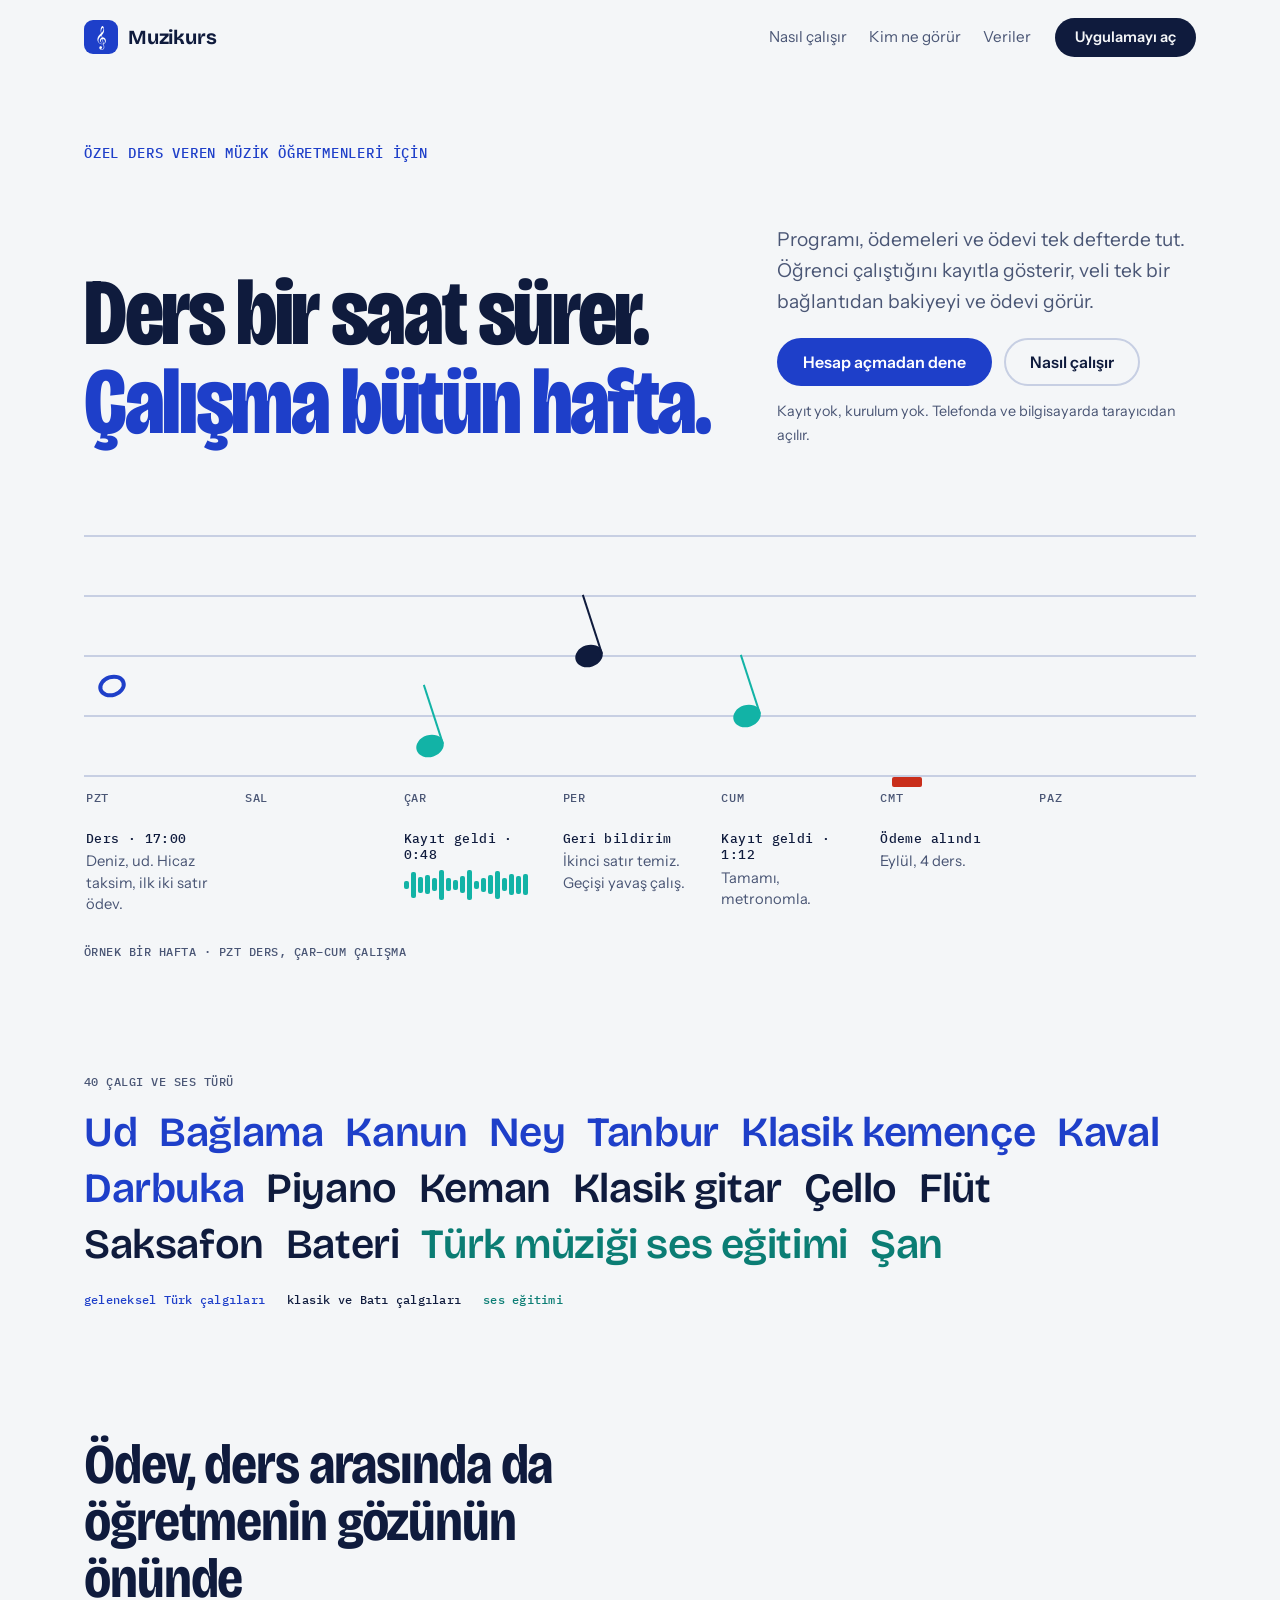
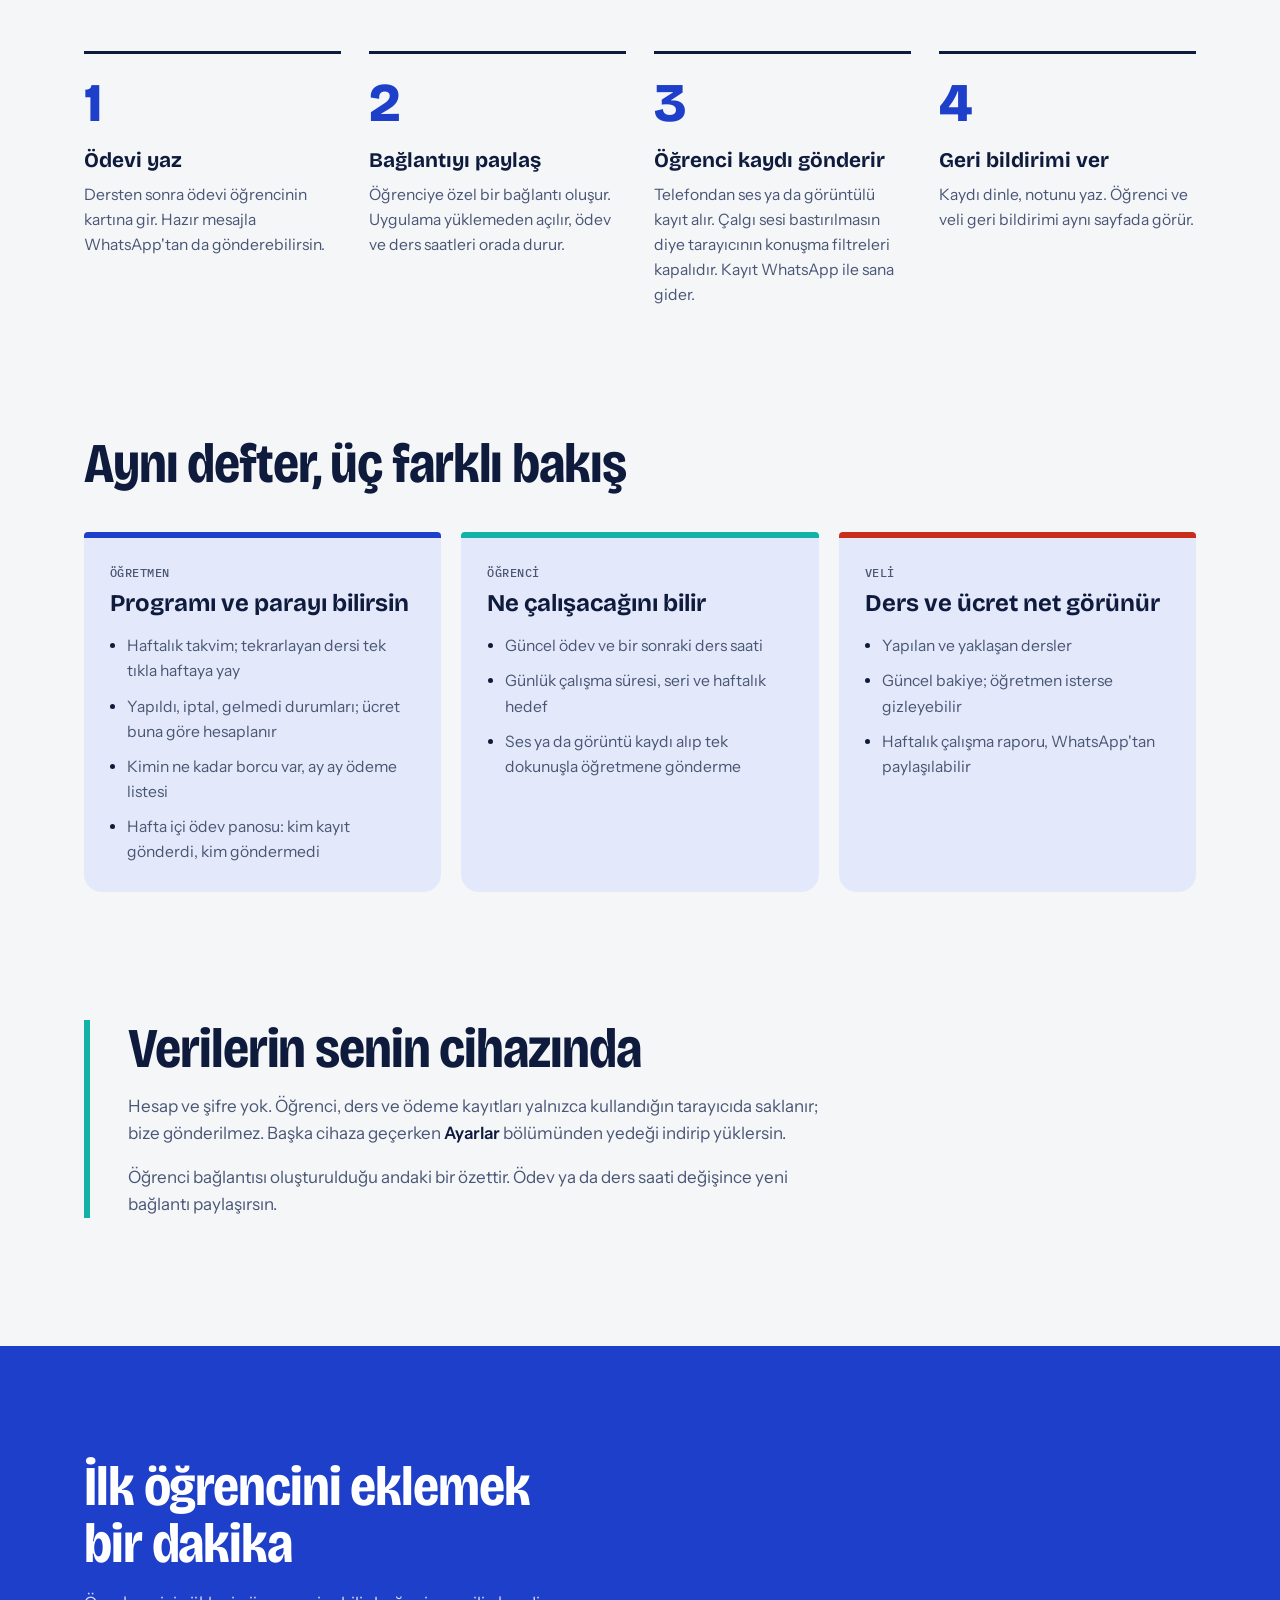
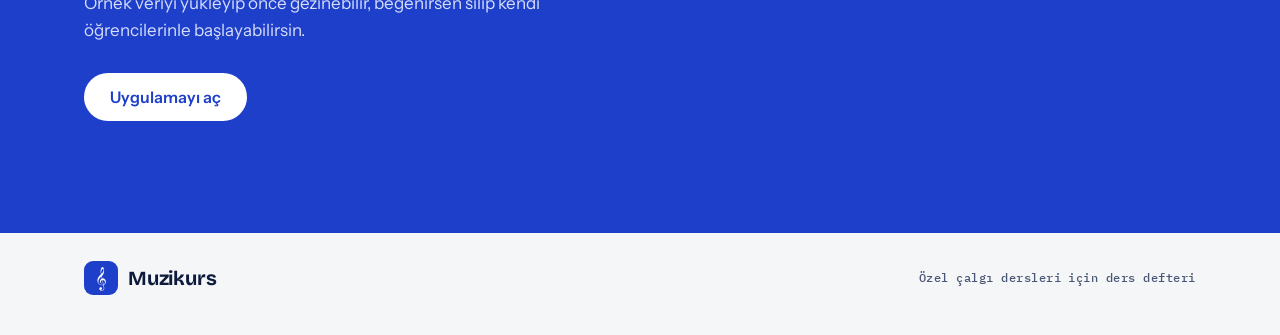
==== index.html @ f7219de4 "Tanıtım sayfasında hedef kitle ifadesini güncelle Co-Authored-By: Claude Sonnet 5.5 <noreply@anthrop" ====
<!doctype html>
<html lang="tr">
<head>
  <meta charset="utf-8" />
  <meta name="viewport" content="width=device-width, initial-scale=1" />
  <title>Muzikurs — özel ders veren müzik öğretmenleri için ders defteri</title>
  <meta name="description" content="Ders programı, ödemeler ve haftalık ödev takibi tek yerde. Öğrenci çalışma kaydını gönderir, veli bakiyeyi görür. Ud, bağlama, keman, piyano ve 40 çalgı için." />
  <meta name="theme-color" content="#1E3FC9" />
  <link rel="icon" href="data:image/svg+xml,<svg xmlns='http://www.w3.org/2000/svg' viewBox='0 0 64 64'><rect width='64' height='64' rx='14' fill='%231E3FC9'/><text x='32' y='46' font-size='40' text-anchor='middle' fill='white'>𝄞</text></svg>" />
  <script>if (location.hash.startsWith('#/')) location.replace('app/' + location.hash);</script>
  <link rel="preconnect" href="https://fonts.googleapis.com" />
  <link rel="preconnect" href="https://fonts.gstatic.com" crossorigin />
  <link href="https://fonts.googleapis.com/css2?family=Bricolage+Grotesque:opsz,wdth,wght@12..96,75..100,500..800&family=Instrument+Sans:wght@400;500;600&family=IBM+Plex+Mono:wght@400;500&display=swap" rel="stylesheet" />
  <link rel="stylesheet" href="landing/landing.css" />
</head>
<body>
  <header class="top">
    <a class="logo" href="./" aria-label="Muzikurs ana sayfa"><span class="logo-mark" aria-hidden="true">𝄞</span>Muzikurs</a>
    <nav class="top-nav" aria-label="Sayfa bölümleri">
      <a href="#nasil">Nasıl çalışır</a>
      <a href="#kim-ne-gorur">Kim ne görür</a>
      <a href="#sinirlar">Veriler</a>
    </nav>
    <a class="btn btn-small" href="app/">Uygulamayı aç</a>
  </header>

  <main>
    <!-- Hero: haftanın portesi -->
    <section class="hero">
      <div class="hero-copy">
        <p class="eyebrow">Özel ders veren müzik öğretmenleri için</p>
        <h1>Ders bir saat sürer. <em>Çalışma bütün hafta.</em></h1>
        <div class="hero-side">
        <p class="lead">Programı, ödemeleri ve ödevi tek defterde tut. Öğrenci çalıştığını kayıtla gösterir, veli tek bir bağlantıdan bakiyeyi ve ödevi görür.</p>
        <div class="cta-row">
          <a class="btn btn-primary" href="app/">Hesap açmadan dene</a>
          <a class="btn btn-ghost" href="#nasil">Nasıl çalışır</a>
        </div>
        <p class="fine">Kayıt yok, kurulum yok. Telefonda ve bilgisayarda tarayıcıdan açılır.</p>
        </div>
      </div>

      <figure class="week" aria-label="Bir haftanın akışı: pazartesi ders, çarşamba öğrenci kaydı, perşembe geri bildirim, cuma ikinci kayıt, cumartesi ödeme">
        <ol class="staff">
          <li class="ev ev-lesson" data-day="Pzt" style="--day:1; --step:0; --lift:3">
            <span class="note note-whole" aria-hidden="true"></span>
            <span class="ev-text"><b>Ders · 17:00</b>Deniz, ud. Hicaz taksim, ilk iki satır ödev.</span>
          </li>
          <li class="ev ev-rec" data-day="Çar" style="--day:3; --step:1; --lift:1">
            <span class="note" aria-hidden="true"></span>
            <span class="ev-text"><b>Kayıt geldi · 0:48</b>
              <span class="wave" aria-hidden="true"><i></i><i></i><i></i><i></i><i></i><i></i><i></i><i></i><i></i><i></i><i></i><i></i><i></i><i></i><i></i><i></i><i></i><i></i></span>
            </span>
          </li>
          <li class="ev ev-fb" data-day="Per" style="--day:4; --step:2; --lift:4">
            <span class="note" aria-hidden="true"></span>
            <span class="ev-text"><b>Geri bildirim</b>İkinci satır temiz. Geçişi yavaş çalış.</span>
          </li>
          <li class="ev ev-rec" data-day="Cum" style="--day:5; --step:3; --lift:2">
            <span class="note" aria-hidden="true"></span>
            <span class="ev-text"><b>Kayıt geldi · 1:12</b>Tamamı, metronomla.</span>
          </li>
          <li class="ev ev-pay" data-day="Cmt" style="--day:6; --step:4; --lift:0">
            <span class="note note-rest" aria-hidden="true"></span>
            <span class="ev-text"><b>Ödeme alındı</b>Eylül, 4 ders.</span>
          </li>
        </ol>
        <div class="days" aria-hidden="true">
          <span>Pzt</span><span>Sal</span><span>Çar</span><span>Per</span><span>Cum</span><span>Cmt</span><span>Paz</span>
        </div>
        <figcaption class="mono">Örnek bir hafta · Pzt ders, Çar–Cum çalışma</figcaption>
      </figure>
    </section>

    <!-- Çalgılar -->
    <section class="instruments" aria-label="Desteklenen çalgılar">
      <p class="mono">40 çalgı ve ses türü</p>
      <p class="inst-line">
        <span class="trad">Ud</span> <span class="trad">Bağlama</span> <span class="trad">Kanun</span> <span class="trad">Ney</span> <span class="trad">Tanbur</span> <span class="trad">Klasik kemençe</span> <span class="trad">Kaval</span> <span class="trad">Darbuka</span>
        <span>Piyano</span> <span>Keman</span> <span>Klasik gitar</span> <span>Çello</span> <span>Flüt</span> <span>Saksafon</span> <span>Bateri</span>
        <span class="voice">Türk müziği ses eğitimi</span> <span class="voice">Şan</span>
      </p>
      <p class="legend mono"><span class="trad">geleneksel Türk çalgıları</span><span>klasik ve Batı çalgıları</span><span class="voice">ses eğitimi</span></p>
    </section>

    <!-- Akış: gerçek bir sıra -->
    <section id="nasil" class="flow">
      <h2>Ödev, ders arasında da öğretmenin gözünün önünde</h2>
      <ol class="steps">
        <li>
          <h3>Ödevi yaz</h3>
          <p>Dersten sonra ödevi öğrencinin kartına gir. Hazır mesajla WhatsApp'tan da gönderebilirsin.</p>
        </li>
        <li>
          <h3>Bağlantıyı paylaş</h3>
          <p>Öğrenciye özel bir bağlantı oluşur. Uygulama yüklemeden açılır, ödev ve ders saatleri orada durur.</p>
        </li>
        <li>
          <h3>Öğrenci kaydı gönderir</h3>
          <p>Telefondan ses ya da görüntülü kayıt alır. Çalgı sesi bastırılmasın diye tarayıcının konuşma filtreleri kapalıdır. Kayıt WhatsApp ile sana gider.</p>
        </li>
        <li>
          <h3>Geri bildirimi ver</h3>
          <p>Kaydı dinle, notunu yaz. Öğrenci ve veli geri bildirimi aynı sayfada görür.</p>
        </li>
      </ol>
    </section>

    <!-- Kim ne görür -->
    <section id="kim-ne-gorur" class="roles">
      <h2>Aynı defter, üç farklı bakış</h2>
      <div class="role-grid">
        <article class="role role-teacher">
          <p class="mono">Öğretmen</p>
          <h3>Programı ve parayı bilirsin</h3>
          <ul>
            <li>Haftalık takvim; tekrarlayan dersi tek tıkla haftaya yay</li>
            <li>Yapıldı, iptal, gelmedi durumları; ücret buna göre hesaplanır</li>
            <li>Kimin ne kadar borcu var, ay ay ödeme listesi</li>
            <li>Hafta içi ödev panosu: kim kayıt gönderdi, kim göndermedi</li>
          </ul>
        </article>
        <article class="role role-student">
          <p class="mono">Öğrenci</p>
          <h3>Ne çalışacağını bilir</h3>
          <ul>
            <li>Güncel ödev ve bir sonraki ders saati</li>
            <li>Günlük çalışma süresi, seri ve haftalık hedef</li>
            <li>Ses ya da görüntü kaydı alıp tek dokunuşla öğretmene gönderme</li>
          </ul>
        </article>
        <article class="role role-parent">
          <p class="mono">Veli</p>
          <h3>Ders ve ücret net görünür</h3>
          <ul>
            <li>Yapılan ve yaklaşan dersler</li>
            <li>Güncel bakiye; öğretmen isterse gizleyebilir</li>
            <li>Haftalık çalışma raporu, WhatsApp'tan paylaşılabilir</li>
          </ul>
        </article>
      </div>
    </section>

    <!-- Dürüst sınırlar -->
    <section id="sinirlar" class="limits">
      <div class="limits-inner">
        <h2>Verilerin senin cihazında</h2>
        <p>Hesap ve şifre yok. Öğrenci, ders ve ödeme kayıtları yalnızca kullandığın tarayıcıda saklanır; bize gönderilmez. Başka cihaza geçerken <strong>Ayarlar</strong> bölümünden yedeği indirip yüklersin.</p>
        <p>Öğrenci bağlantısı oluşturulduğu andaki bir özettir. Ödev ya da ders saati değişince yeni bağlantı paylaşırsın.</p>
      </div>
    </section>

    <!-- Kapanış -->
    <section class="closing">
      <h2>İlk öğrencini eklemek bir dakika</h2>
      <p>Örnek veriyi yükleyip önce gezinebilir, beğenirsen silip kendi öğrencilerinle başlayabilirsin.</p>
      <div class="cta-row">
        <a class="btn btn-light" href="app/">Uygulamayı aç</a>
      </div>
    </section>
  </main>

  <footer class="foot">
    <a class="logo" href="./"><span class="logo-mark" aria-hidden="true">𝄞</span>Muzikurs</a>
    <p class="mono">Özel çalgı dersleri için ders defteri</p>
  </footer>

  <script src="landing/landing.js"></script>
</body>
</html>
---- landing/landing.css ----
/* Muzikurs tanıtım sayfası — yalnızca bu sayfanın stilleri */

:root {
  --paper: #f4f6f8;
  --ink: #0f1b3d;
  --muted: #4a5675;
  --cobalt: #1e3fc9;
  --tint: #e3e9fa;
  --teal: #12b3a6;
  --teal-ink: #0b7d74;
  --coral: #c92e1b;
  --line: #c7cfe3;
  --display: 'Bricolage Grotesque', 'Helvetica Neue', Arial, sans-serif;
  --body: 'Instrument Sans', system-ui, sans-serif;
  --mono: 'IBM Plex Mono', ui-monospace, monospace;
  --gutter: clamp(20px, 5vw, 64px);
  --max: 1240px;
}

@media (prefers-color-scheme: dark) {
  :root:not([data-theme='light']) {
    --paper: #0b1230;
    --ink: #eef1fb;
    --muted: #a6b0d0;
    --cobalt: #6f8cff;
    --tint: #15204a;
    --teal-ink: #4fd9cc;
    --coral: #ff7a69;
    --line: #2a376a;
  }
}

* { box-sizing: border-box; }
html { scroll-behavior: smooth; }
body {
  margin: 0;
  background: var(--paper);
  color: var(--ink);
  font: 400 1.0625rem/1.6 var(--body);
  -webkit-font-smoothing: antialiased;
}
h1, h2, h3, p { margin: 0; }
a { color: inherit; }
:focus-visible { outline: 3px solid var(--cobalt); outline-offset: 3px; border-radius: 4px; }

.mono { font: 500 0.78rem/1.4 var(--mono); letter-spacing: 0.04em; text-transform: uppercase; color: var(--muted); }

/* ---------- Üst çubuk ---------- */
.top {
  display: flex; align-items: center; gap: 24px;
  max-width: var(--max); margin: 0 auto; padding: 18px var(--gutter);
}
.logo {
  display: inline-flex; align-items: center; gap: 10px; text-decoration: none;
  font: 700 1.25rem/1 var(--display); letter-spacing: -0.01em;
}
.logo-mark {
  display: grid; place-items: center; width: 34px; height: 34px; border-radius: 9px;
  background: var(--cobalt); color: #fff; font-size: 1.25rem; font-weight: 400;
}
.top-nav { display: flex; gap: 22px; margin-left: auto; font-size: 0.95rem; }
.top-nav a { text-decoration: none; color: var(--muted); }
.top-nav a:hover { color: var(--ink); }

/* ---------- Düğmeler ---------- */
.btn {
  display: inline-block; padding: 14px 24px; border-radius: 999px;
  font: 600 1rem/1 var(--body); text-decoration: none;
  border: 2px solid transparent; transition: transform 0.15s, background 0.15s;
}
.btn:hover { transform: translateY(-2px); }
.btn-small { padding: 10px 18px; font-size: 0.92rem; background: var(--ink); color: var(--paper); }
.btn-primary { background: var(--cobalt); color: #fff; }
.btn-ghost { border-color: var(--line); }
.btn-ghost:hover { border-color: var(--ink); }
.btn-light { background: #fff; color: #1e3fc9; }
.cta-row { display: flex; flex-wrap: wrap; gap: 12px; }

/* ---------- Hero ---------- */
.hero { max-width: var(--max); margin: 0 auto; padding: clamp(28px, 6vw, 72px) var(--gutter) 0; }
.hero-copy { display: grid; grid-template-columns: minmax(0, 1.5fr) minmax(0, 1fr); gap: clamp(24px, 5vw, 72px); align-items: end; }
.eyebrow { grid-column: 1 / -1; font: 500 0.85rem/1 var(--mono); letter-spacing: 0.06em; text-transform: uppercase; color: var(--cobalt); }
.hero h1 {
  font: 800 clamp(2.75rem, 7.4vw, 6.4rem)/0.94 var(--display);
  font-stretch: 78%; letter-spacing: -0.025em;
}
.hero h1 em { font-style: normal; color: var(--cobalt); }
.lead { font-size: 1.2rem; color: var(--muted); max-width: 34ch; }
.hero-copy .cta-row { margin-top: 22px; }
.fine { margin-top: 14px; font-size: 0.9rem; color: var(--muted); }
.hero-side { align-self: end; }

/* Haftanın portesi: imza öğe */
.week { position: relative; margin: clamp(40px, 7vw, 88px) 0 0; }
.staff {
  --zone: 240px;
  list-style: none; margin: 0; padding: 0;
  display: grid; grid-template-columns: repeat(7, minmax(0, 1fr));
  background:
    repeating-linear-gradient(to bottom, var(--line) 0 2px, transparent 2px 60px) top left / 100% calc(var(--zone) + 2px) no-repeat;
}
.days {
  position: absolute; left: 0; right: 0; top: 256px;
  display: grid; grid-template-columns: repeat(7, minmax(0, 1fr));
  font: 500 0.78rem/1 var(--mono); letter-spacing: 0.06em; text-transform: uppercase; color: var(--muted);
}
.days span { padding-left: 2px; }
.ev { grid-row: 1; grid-column: var(--day); position: relative; padding: 296px 14px 0 2px; }
.note {
  position: absolute; left: 14px; bottom: calc(100% - var(--zone) + var(--lift) * 30px - 12px);
  width: 28px; height: 22px; border-radius: 50%; background: var(--cobalt); transform: rotate(-18deg);
}
.note::after { /* sap */
  content: ''; position: absolute; right: 0; bottom: 9px; width: 2.5px; height: 62px; background: inherit;
}
.note-whole { background: transparent; border: 4px solid var(--cobalt); }
.note-whole::after { display: none; }
.note-rest { /* sus işareti: ödeme */
  background: var(--coral); height: 10px; width: 30px; border-radius: 2px; transform: none;
}
.note-rest::after { display: none; }
.ev-rec .note { background: var(--teal); }
.ev-fb .note { background: var(--ink); }
.ev-text { display: block; font-size: 0.92rem; line-height: 1.45; color: var(--muted); }
.ev-text b { display: block; margin-bottom: 4px; font: 500 0.8rem/1.3 var(--mono); letter-spacing: 0.03em; color: var(--ink); }
.week figcaption { margin-top: 28px; }

.wave { display: flex; align-items: center; gap: 2px; height: 34px; margin-top: 4px; }
.wave i { flex: 1; max-width: 5px; height: var(--h, 40%); border-radius: 2px; background: var(--teal); transform-origin: center; }

/* Açılış sahnesi: notalar sırayla düşer */
@media (prefers-reduced-motion: no-preference) {
  .ev { animation: drop 0.6s cubic-bezier(0.2, 0.7, 0.2, 1) backwards; animation-delay: calc(0.35s + var(--step) * 0.18s); }
  .wave i { animation: bar 0.5s ease-out backwards; animation-delay: calc(0.9s + var(--i, 0) * 25ms); }
}
@keyframes drop { from { opacity: 0; transform: translateY(-14px); } }
@keyframes bar { from { transform: scaleY(0.1); } }

/* ---------- Çalgılar ---------- */
.instruments { max-width: var(--max); margin: 0 auto; padding: clamp(56px, 9vw, 112px) var(--gutter) 0; }
.inst-line { margin-top: 14px; font: 600 clamp(1.5rem, 3.4vw, 2.6rem)/1.35 var(--display); letter-spacing: -0.01em; }
.inst-line span { margin-right: 0.5ch; white-space: nowrap; }
.trad { color: var(--cobalt); }
.voice { color: var(--teal-ink); }
.legend { display: flex; flex-wrap: wrap; gap: 8px 22px; margin-top: 18px; text-transform: none; letter-spacing: 0.02em; }
.legend span { color: var(--ink); }
.legend .trad { color: var(--cobalt); }
.legend .voice { color: var(--teal-ink); }

/* ---------- Akış ---------- */
.flow, .roles, .limits { max-width: var(--max); margin: 0 auto; padding: clamp(64px, 10vw, 128px) var(--gutter) 0; }
h2 { font: 700 clamp(2rem, 4.6vw, 3.5rem)/1.02 var(--display); font-stretch: 85%; letter-spacing: -0.02em; max-width: 20ch; }
.steps { list-style: none; counter-reset: step; margin: 44px 0 0; padding: 0; display: grid; grid-template-columns: repeat(4, minmax(0, 1fr)); gap: 0 28px; }
.steps li { counter-increment: step; padding-top: 22px; border-top: 3px solid var(--ink); }
.steps li::before {
  content: counter(step); display: block; margin-bottom: 18px;
  font: 800 3.4rem/1 var(--display); color: var(--cobalt);
}
.steps h3 { font: 700 1.3rem/1.2 var(--display); margin-bottom: 8px; }
.steps p { color: var(--muted); font-size: 0.98rem; }

/* ---------- Roller ---------- */
.role-grid { display: grid; grid-template-columns: repeat(3, minmax(0, 1fr)); gap: 20px; margin-top: 40px; }
.role { padding: 26px 26px 28px; background: var(--tint); border-top: 6px solid var(--cobalt); border-radius: 4px 4px 18px 18px; }
.role-student { border-top-color: var(--teal); }
.role-parent { border-top-color: var(--coral); }
.role h3 { font: 700 1.5rem/1.15 var(--display); margin: 8px 0 16px; }
.role ul { margin: 0; padding-left: 1.1em; display: grid; gap: 10px; color: var(--muted); font-size: 0.98rem; }
.role li::marker { color: var(--ink); }

/* ---------- Sınırlar ---------- */
.limits-inner { padding-left: clamp(20px, 3vw, 40px); border-left: 6px solid var(--teal); display: grid; gap: 16px; max-width: 760px; }
.limits-inner p { color: var(--muted); }
.limits-inner strong { color: var(--ink); font-weight: 600; }

/* ---------- Kapanış ve alt bilgi ---------- */
.closing {
  margin: clamp(64px, 10vw, 128px) 0 0;
  padding: clamp(56px, 9vw, 112px) max(var(--gutter), calc((100% - var(--max)) / 2 + var(--gutter)));
  background: #1e3fc9; color: #fff; display: grid; gap: 18px; justify-items: start;
}
.closing h2 { max-width: 16ch; }
.closing p { max-width: 46ch; color: #d6defa; }
.closing .cta-row { margin-top: 10px; }
.foot { display: flex; flex-wrap: wrap; align-items: center; justify-content: space-between; gap: 12px; max-width: var(--max); margin: 0 auto; padding: 28px var(--gutter) 40px; }
.foot .mono { text-transform: none; }

/* ---------- Dar ekran ---------- */
@media (max-width: 960px) {
  .hero-copy { grid-template-columns: 1fr; align-items: start; }
  .steps { grid-template-columns: repeat(2, minmax(0, 1fr)); gap: 36px 28px; }
  .role-grid { grid-template-columns: 1fr; }
}
@media (max-width: 820px) {
  .top-nav { display: none; }
  .top .btn { margin-left: auto; }
  /* Porte dikey bir zaman çizelgesine dönüşür */
  .staff { display: block; background: none; border-left: 2px solid var(--line); margin-left: 12px; }
  .days { display: none; }
  .ev { padding: 0 0 26px 34px; }
  .ev::before { content: attr(data-day); display: block; margin-bottom: 6px; font: 500 0.78rem/1 var(--mono); letter-spacing: 0.06em; text-transform: uppercase; color: var(--muted); }
  .note, .note-whole, .note-rest { left: -9px; top: 2px; bottom: auto; width: 16px; height: 16px; border-radius: 50%; transform: none; border-width: 3px; }
  .note::after { display: none; }
  .note-rest { height: 16px; width: 16px; border-radius: 4px; }
}
@media (max-width: 560px) {
  .steps { grid-template-columns: 1fr; }
}
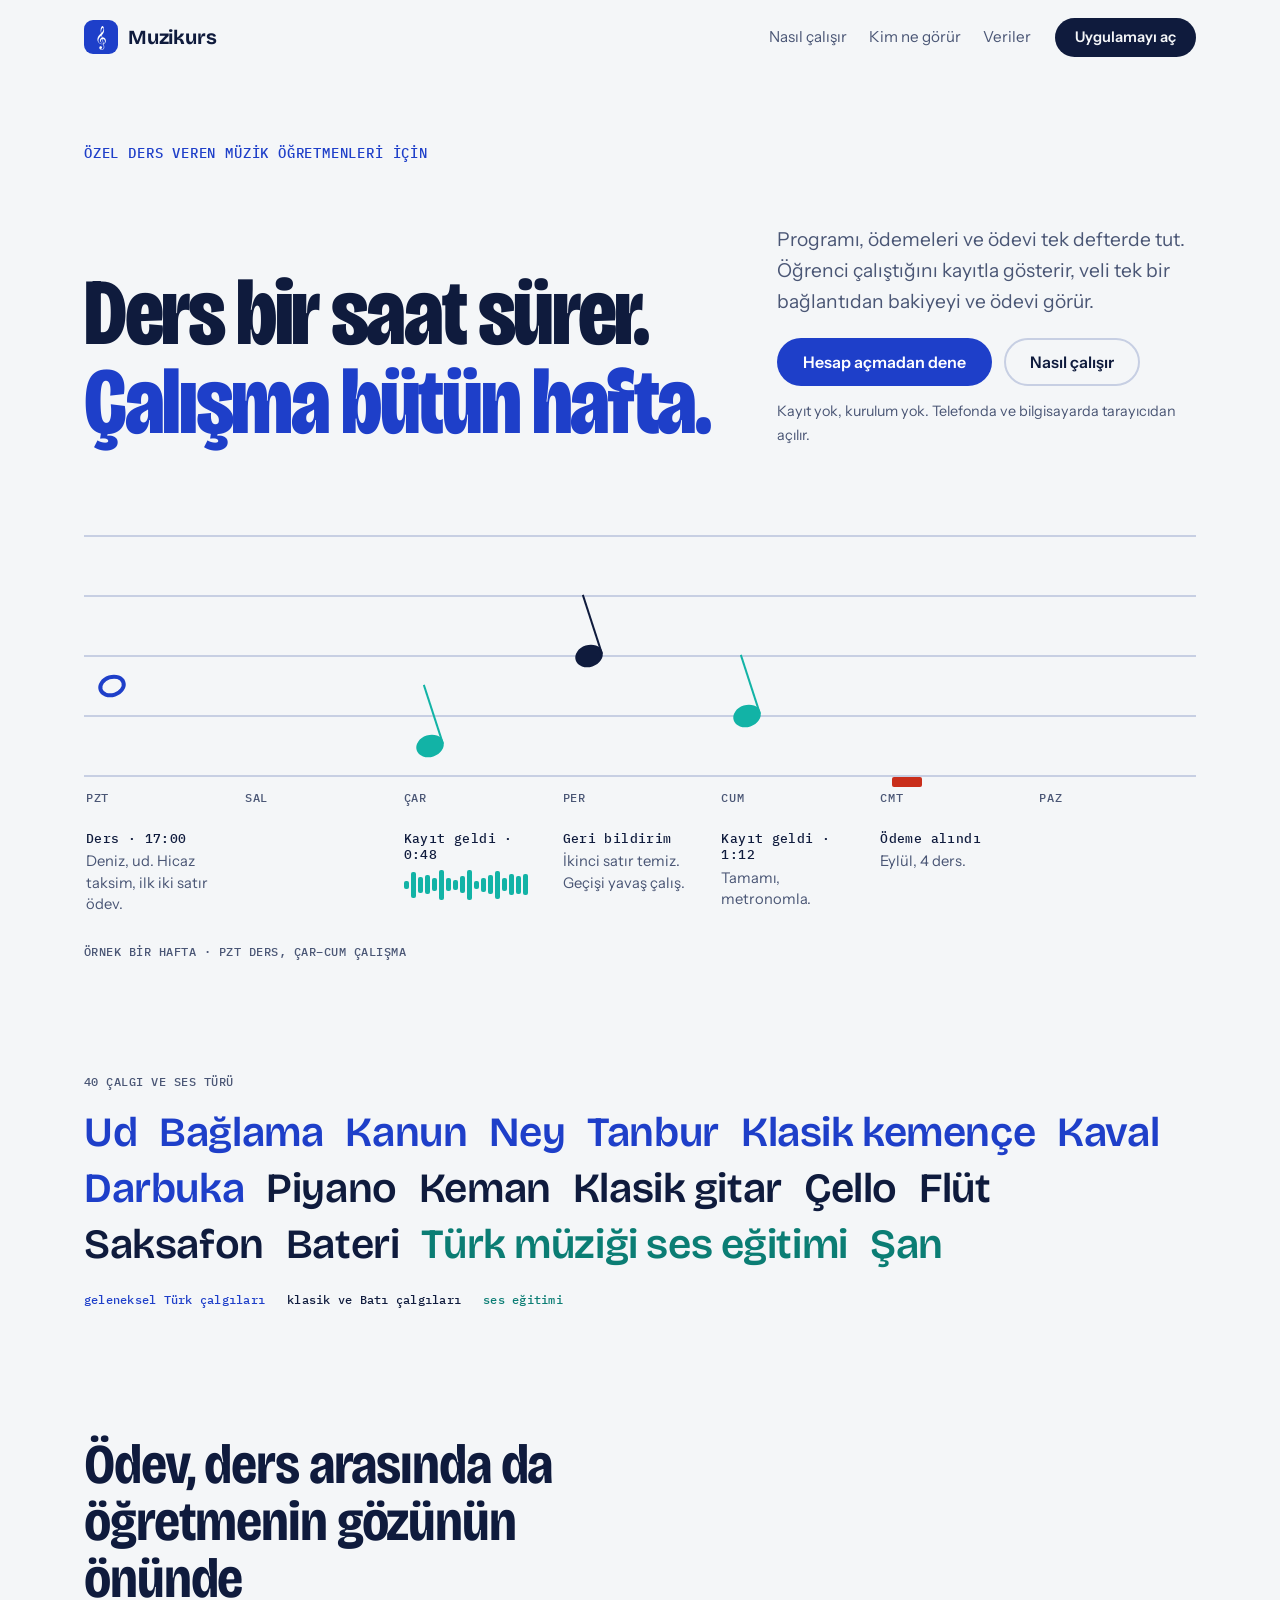
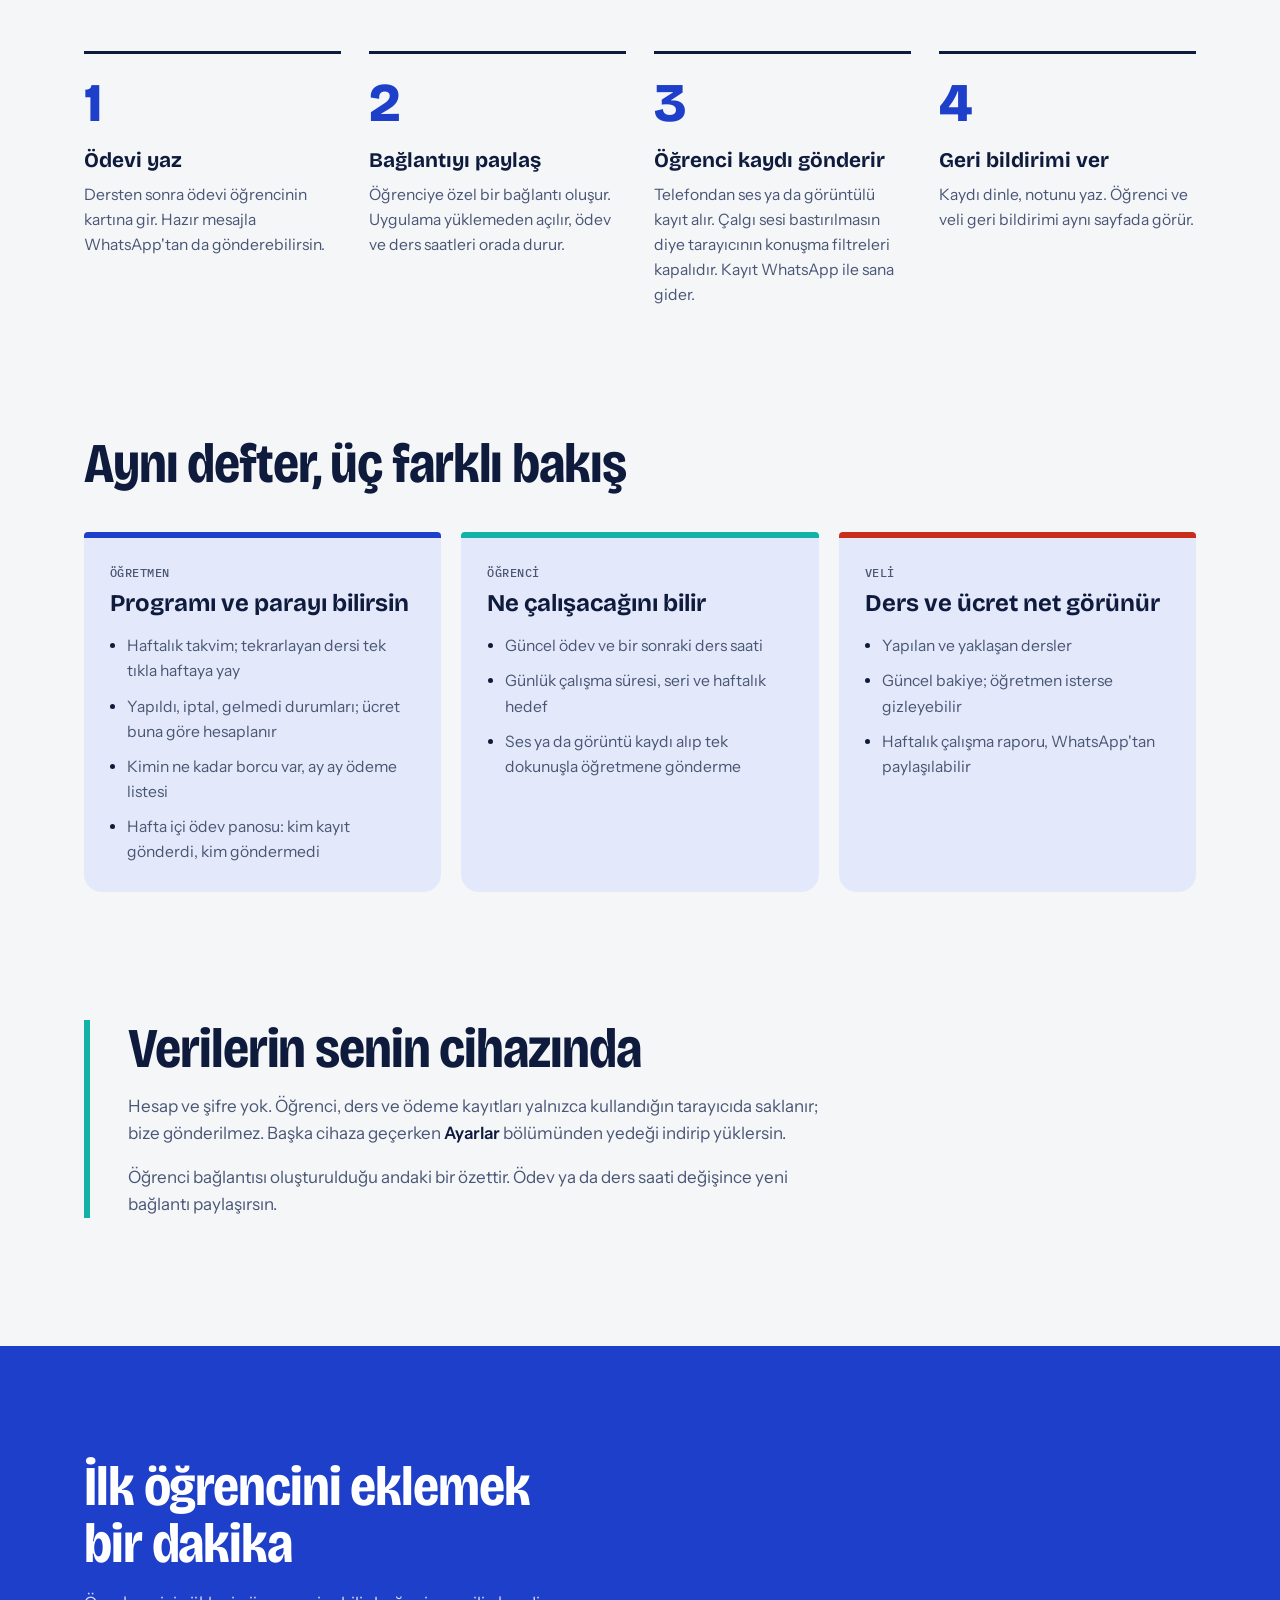
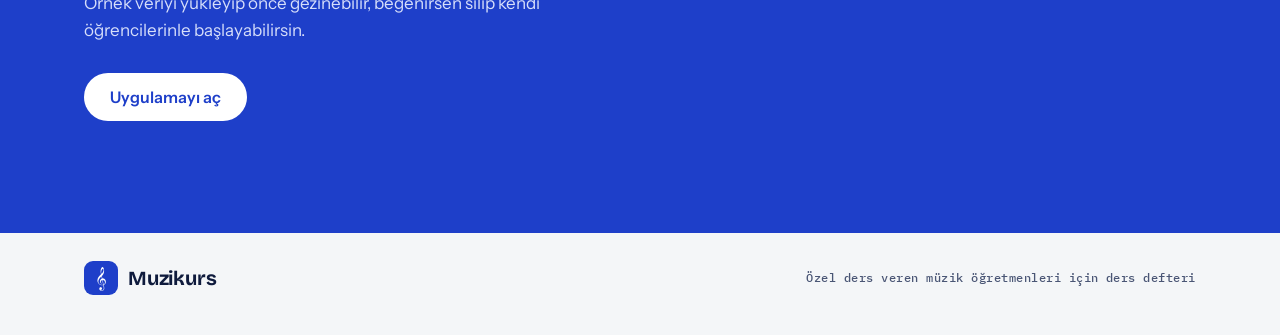
==== commit 7422dc5b: "Alt bilgi ifadesini güncelle Co-Authored-By: Claude Sonnet 5.5 <noreply@anthropic.com>" ====
--- a/index.html
+++ b/index.html
@@ -162,7 +162,7 @@
 
   <footer class="foot">
     <a class="logo" href="./"><span class="logo-mark" aria-hidden="true">𝄞</span>Muzikurs</a>
-    <p class="mono">Özel çalgı dersleri için ders defteri</p>
+    <p class="mono">Özel ders veren müzik öğretmenleri için ders defteri</p>
   </footer>
 
   <script src="landing/landing.js"></script>
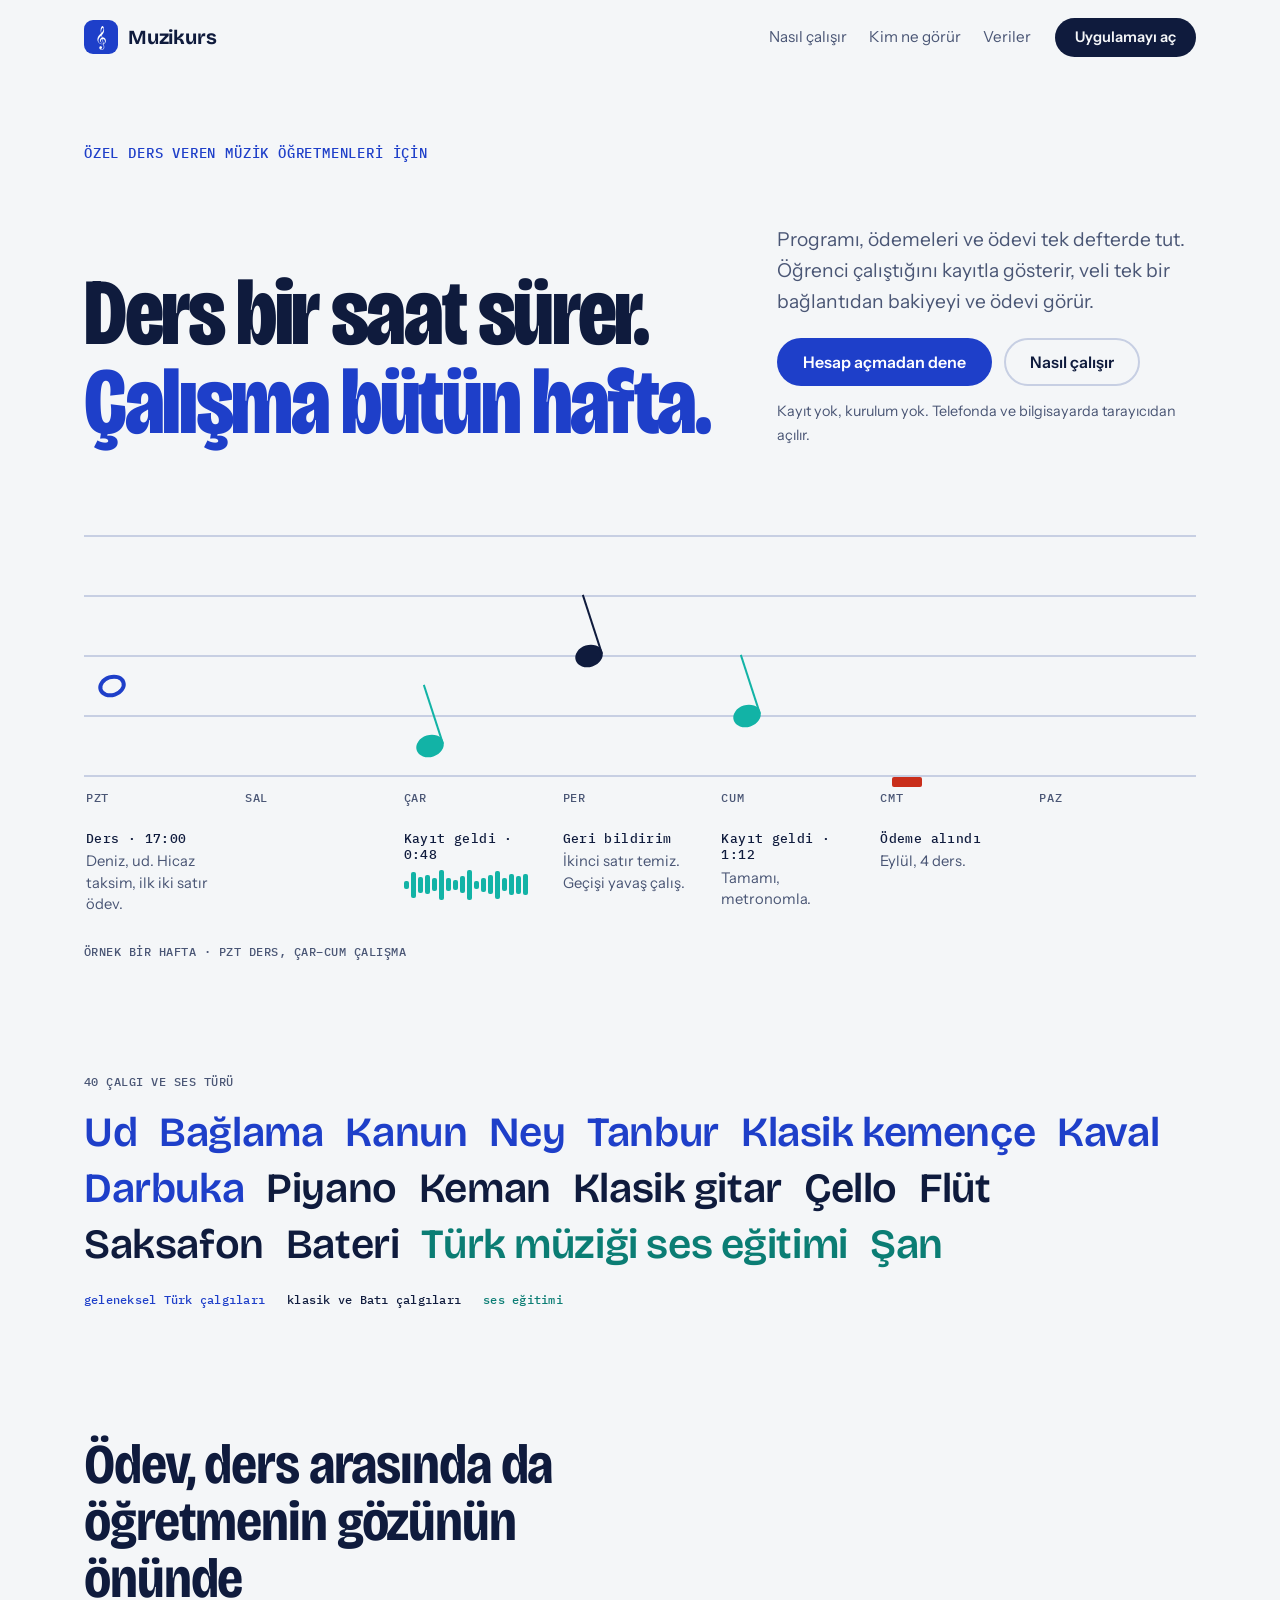
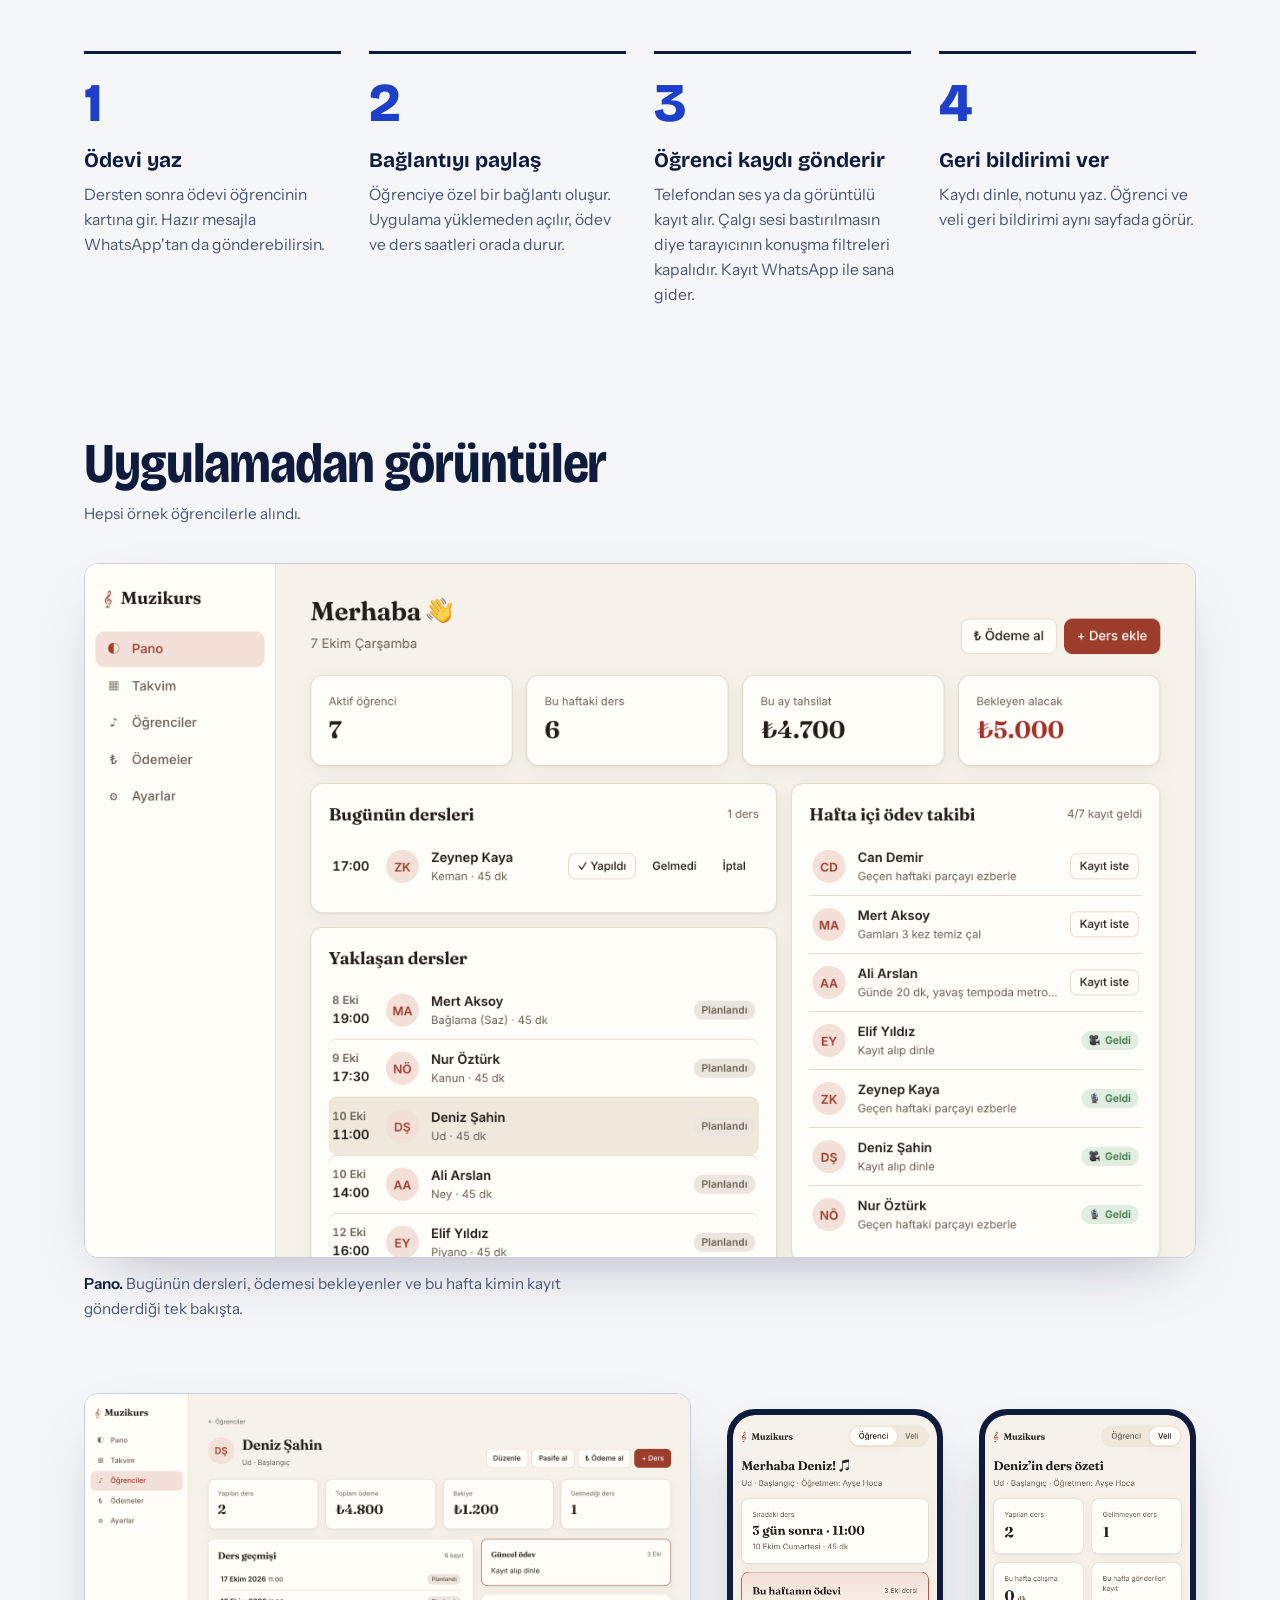
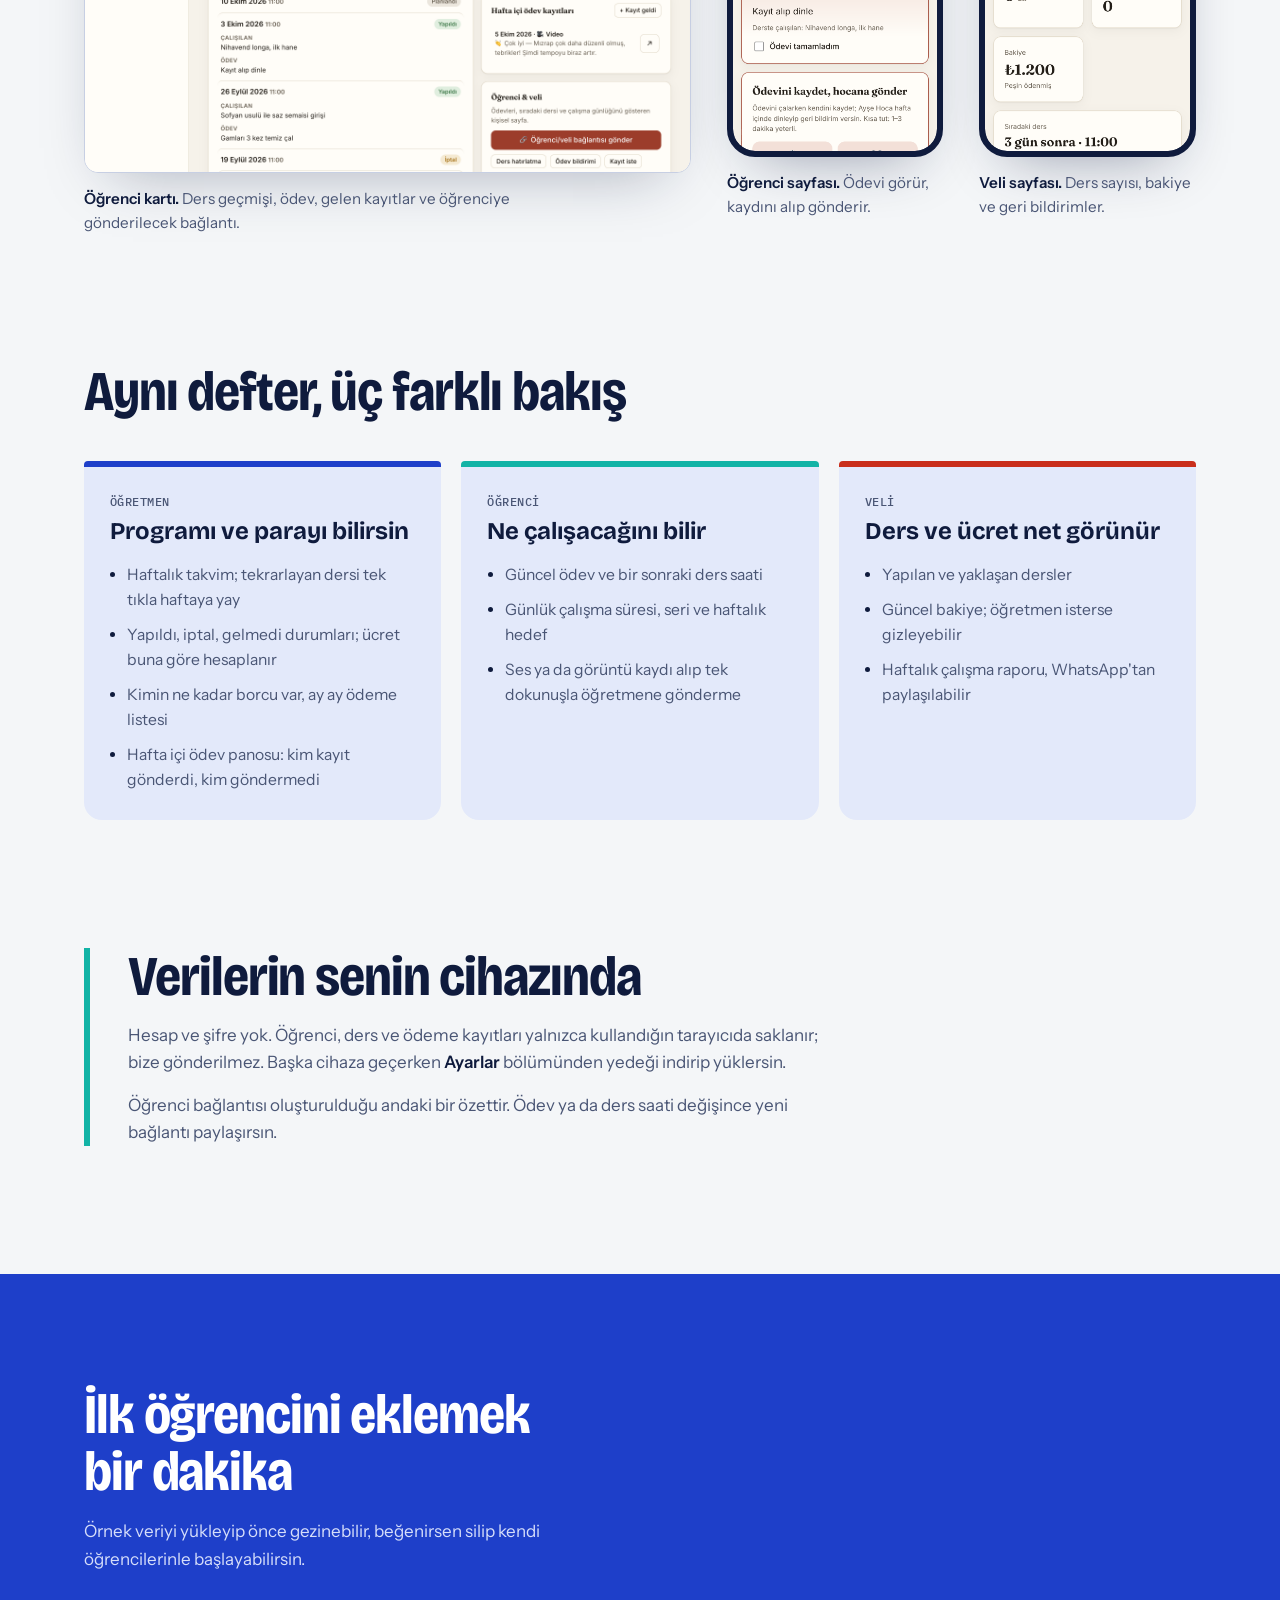
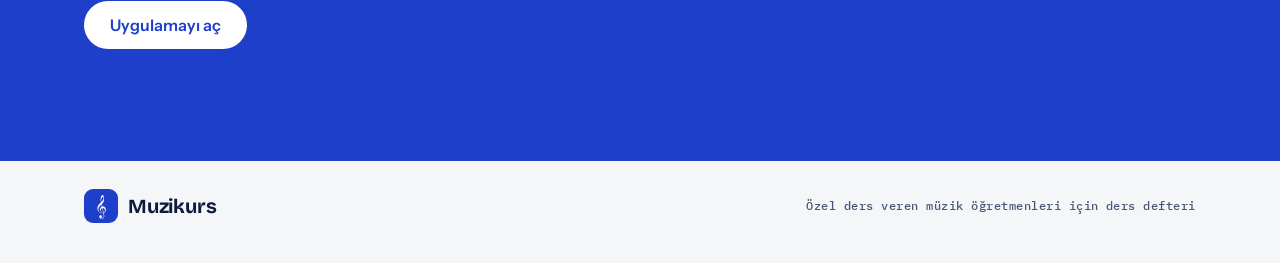
==== commit 14eb48a1: "Tanıtım sayfasına uygulama ekran görüntüleri ekle Pano, öğrenci kartı, öğrenci sayfası ve veli sayfa" ====
--- a/index.html
+++ b/index.html
@@ -106,6 +106,30 @@
       </ol>
     </section>
 
+    <!-- Ekran görüntüleri (örnek veriyle) -->
+    <section id="gorseller" class="shots">
+      <h2>Uygulamadan görüntüler</h2>
+      <p class="shots-note">Hepsi örnek öğrencilerle alındı.</p>
+      <figure class="shot shot-wide">
+        <div class="frame"><img src="landing/img/pano.png" width="2560" height="1600" loading="lazy" alt="Pano: bugünün dersleri, yaklaşan dersler ve hafta içi ödev takibi" /></div>
+        <figcaption><b>Pano.</b> Bugünün dersleri, ödemesi bekleyenler ve bu hafta kimin kayıt gönderdiği tek bakışta.</figcaption>
+      </figure>
+      <div class="shots-row">
+        <figure class="shot shot-card">
+          <div class="frame"><img src="landing/img/ogrenci-karti.png" width="2560" height="1600" loading="lazy" alt="Öğrenci kartı: ders geçmişi, güncel ödev, hafta içi kayıtlar ve öğrenci bağlantısı" /></div>
+          <figcaption><b>Öğrenci kartı.</b> Ders geçmişi, ödev, gelen kayıtlar ve öğrenciye gönderilecek bağlantı.</figcaption>
+        </figure>
+        <figure class="shot shot-phone">
+          <div class="phone"><img src="landing/img/ogrenci-sayfasi.png" width="780" height="1688" loading="lazy" alt="Öğrenci sayfası: sıradaki ders, haftanın ödevi ve ses ya da görüntülü kayıt gönderme düğmeleri" /></div>
+          <figcaption><b>Öğrenci sayfası.</b> Ödevi görür, kaydını alıp gönderir.</figcaption>
+        </figure>
+        <figure class="shot shot-phone">
+          <div class="phone"><img src="landing/img/veli-sayfasi.png" width="780" height="1688" loading="lazy" alt="Veli sayfası: yapılan ders, bakiye, sıradaki ders ve öğretmenin geri bildirimleri" /></div>
+          <figcaption><b>Veli sayfası.</b> Ders sayısı, bakiye ve geri bildirimler.</figcaption>
+        </figure>
+      </div>
+    </section>
+
     <!-- Kim ne görür -->
     <section id="kim-ne-gorur" class="roles">
       <h2>Aynı defter, üç farklı bakış</h2>
--- a/landing/landing.css
+++ b/landing/landing.css
@@ -159,6 +159,23 @@
 .steps h3 { font: 700 1.3rem/1.2 var(--display); margin-bottom: 8px; }
 .steps p { color: var(--muted); font-size: 0.98rem; }
 
+/* ---------- Ekran görüntüleri ---------- */
+.shots { max-width: var(--max); margin: 0 auto; padding: clamp(64px, 10vw, 128px) var(--gutter) 0; }
+.shots-note { margin-top: 10px; color: var(--muted); font-size: 0.95rem; }
+.shot { margin: 0; }
+.shot img { display: block; width: 100%; height: auto; }
+.shot figcaption { margin-top: 14px; font-size: 0.95rem; color: var(--muted); max-width: 52ch; }
+.shot figcaption b { color: var(--ink); font-weight: 600; }
+.frame { border: 1px solid var(--line); border-radius: 14px; overflow: hidden; box-shadow: 0 24px 60px -28px rgba(15, 27, 61, 0.35); background: #fff; }
+.shot-wide { margin-top: 36px; }
+.shots-row { display: grid; grid-template-columns: minmax(0, 7fr) minmax(0, 2.5fr) minmax(0, 2.5fr); gap: clamp(16px, 3vw, 36px); align-items: center; margin-top: clamp(40px, 6vw, 72px); }
+.phone { border: 6px solid var(--ink); border-radius: 28px; overflow: hidden; background: var(--ink); box-shadow: 0 24px 60px -28px rgba(15, 27, 61, 0.45); }
+.phone img { aspect-ratio: 390 / 640; object-fit: cover; object-position: top; border-radius: 22px; }
+@media (max-width: 820px) {
+  .shots-row { grid-template-columns: 1fr 1fr; }
+  .shot-card { grid-column: 1 / -1; }
+}
+
 /* ---------- Roller ---------- */
 .role-grid { display: grid; grid-template-columns: repeat(3, minmax(0, 1fr)); gap: 20px; margin-top: 40px; }
 .role { padding: 26px 26px 28px; background: var(--tint); border-top: 6px solid var(--cobalt); border-radius: 4px 4px 18px 18px; }
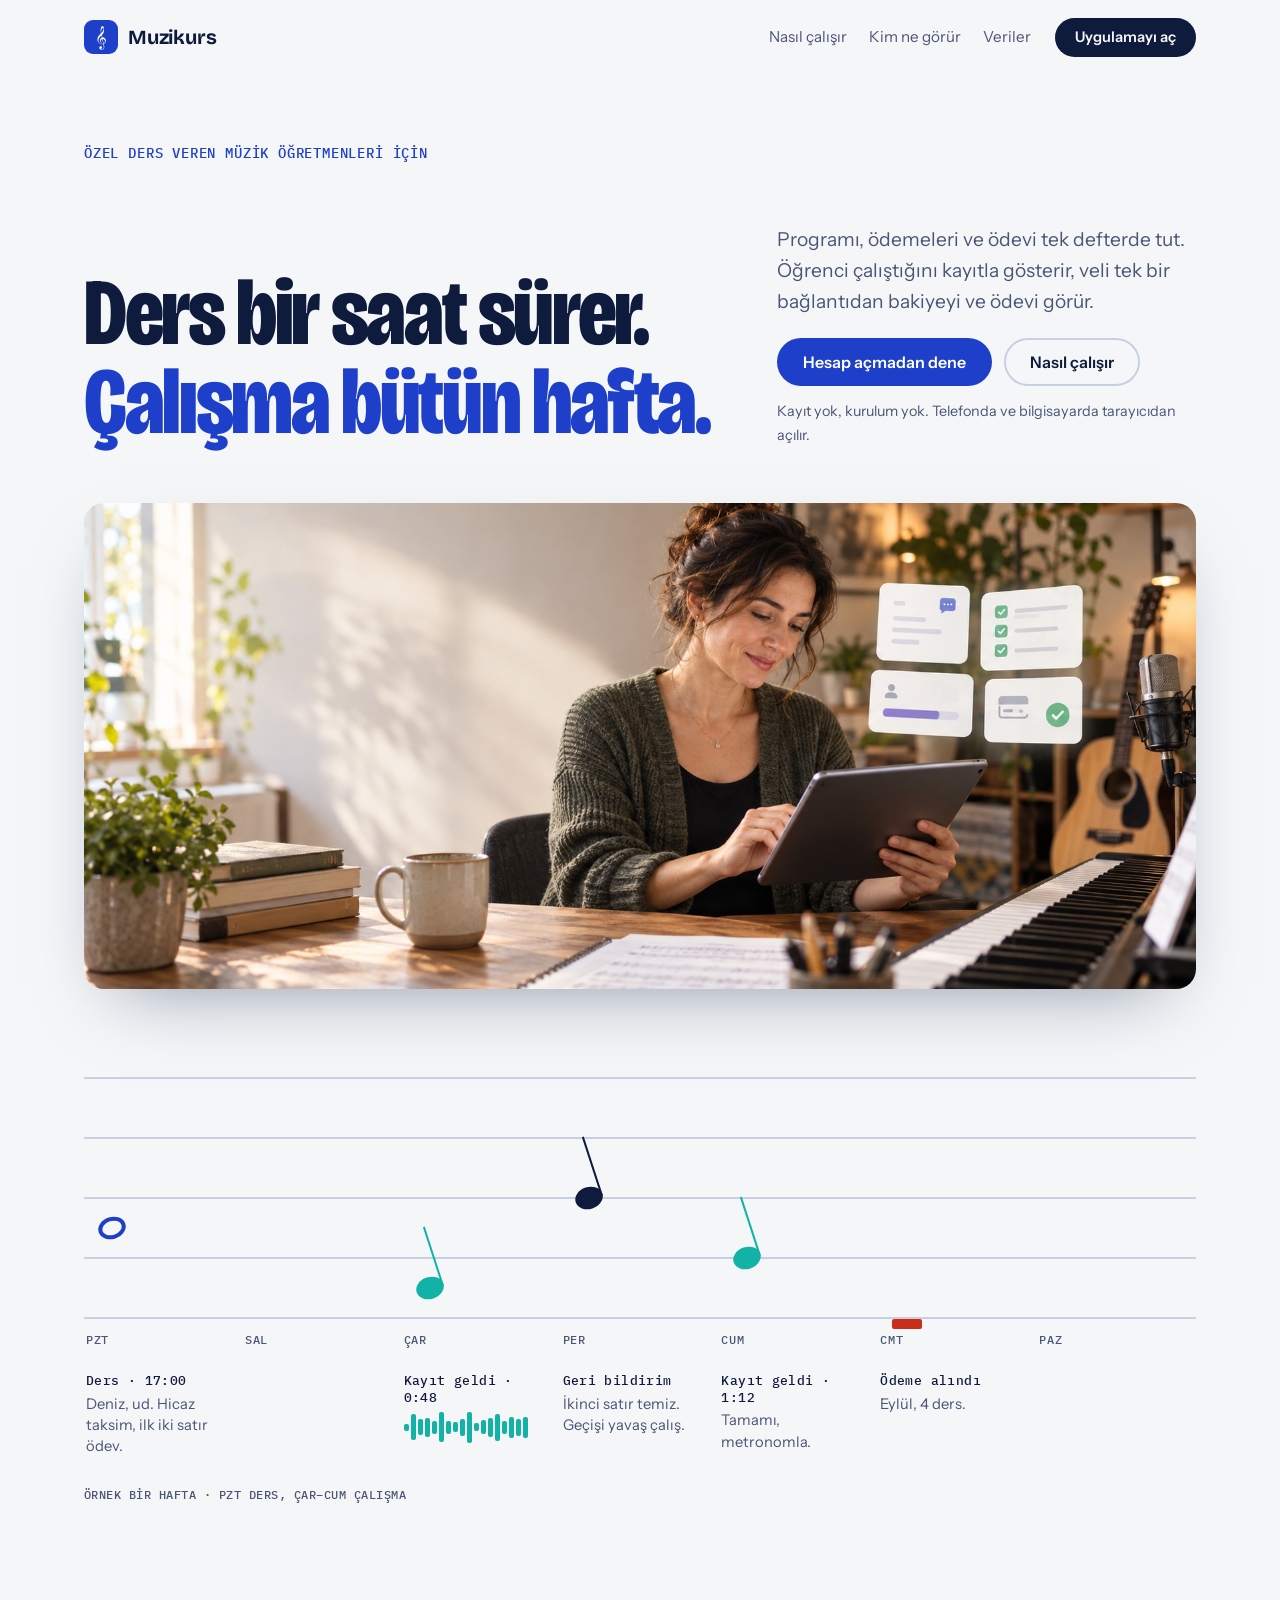
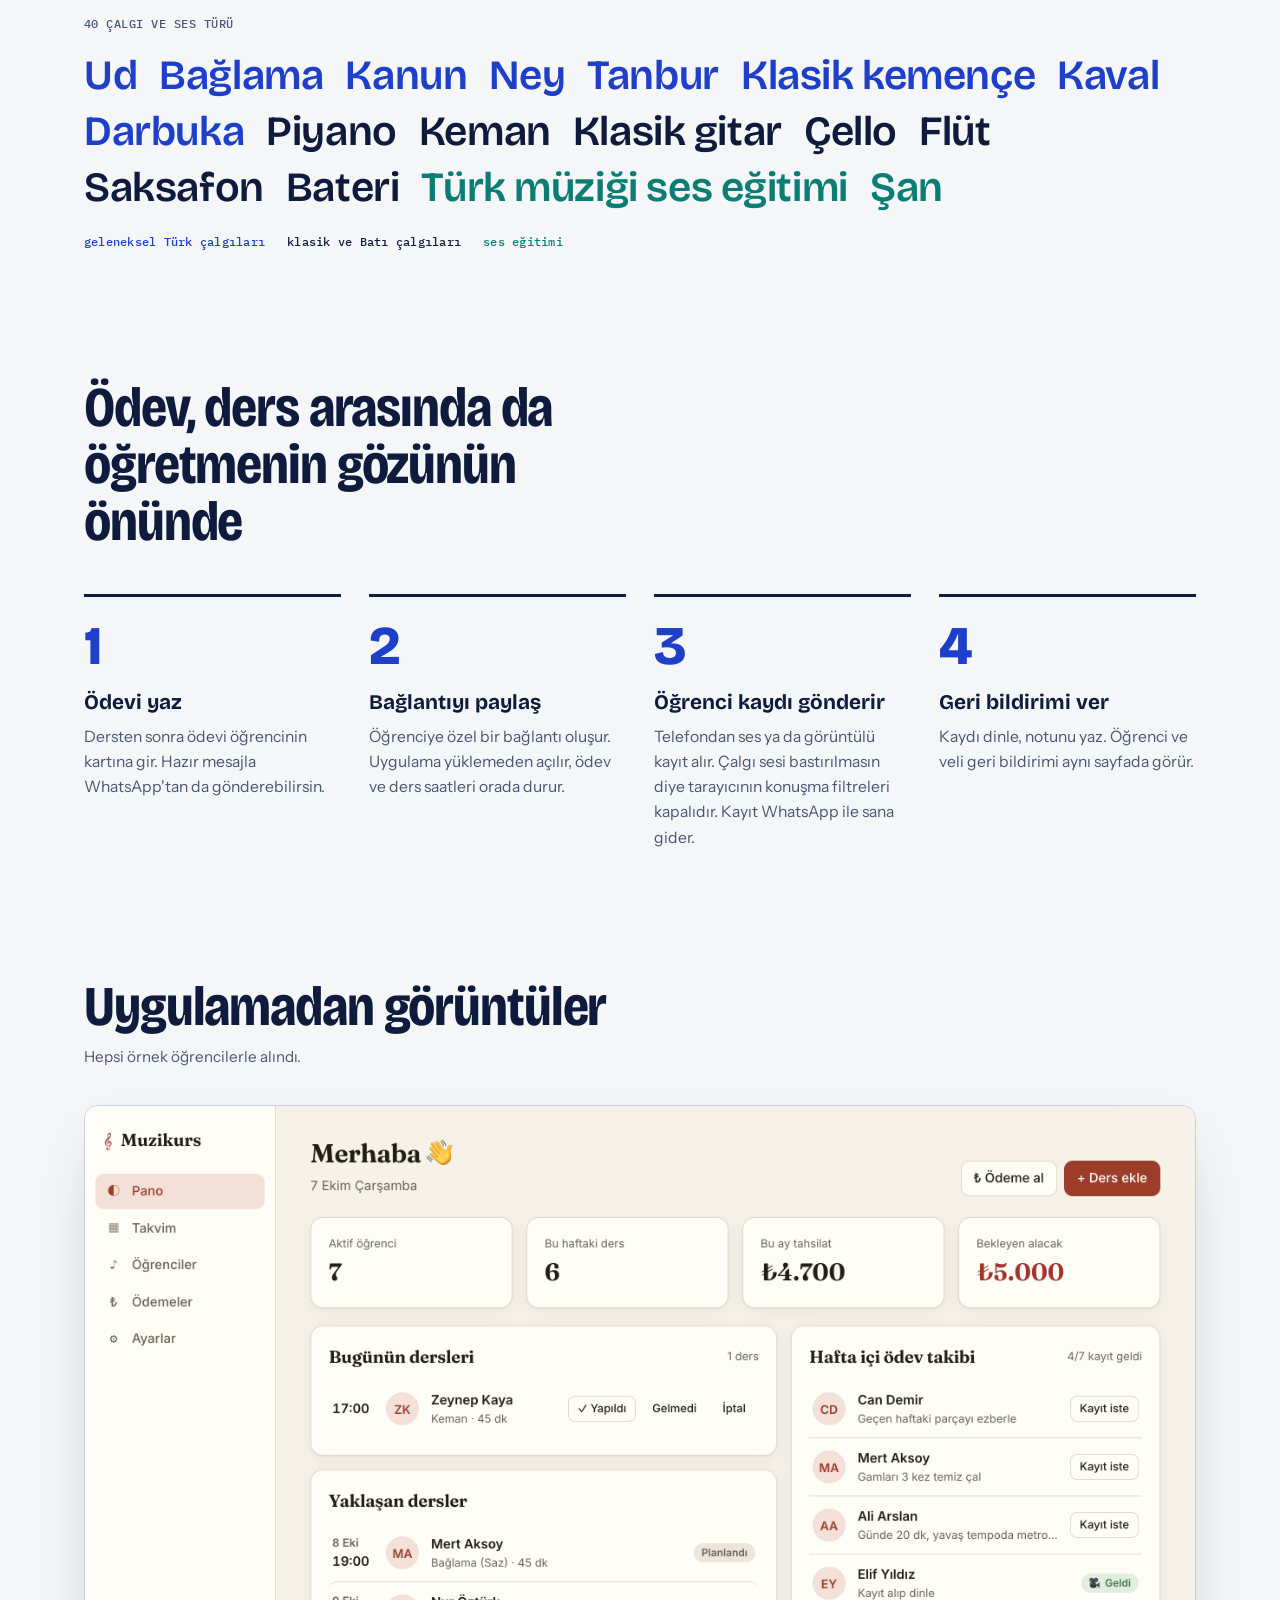
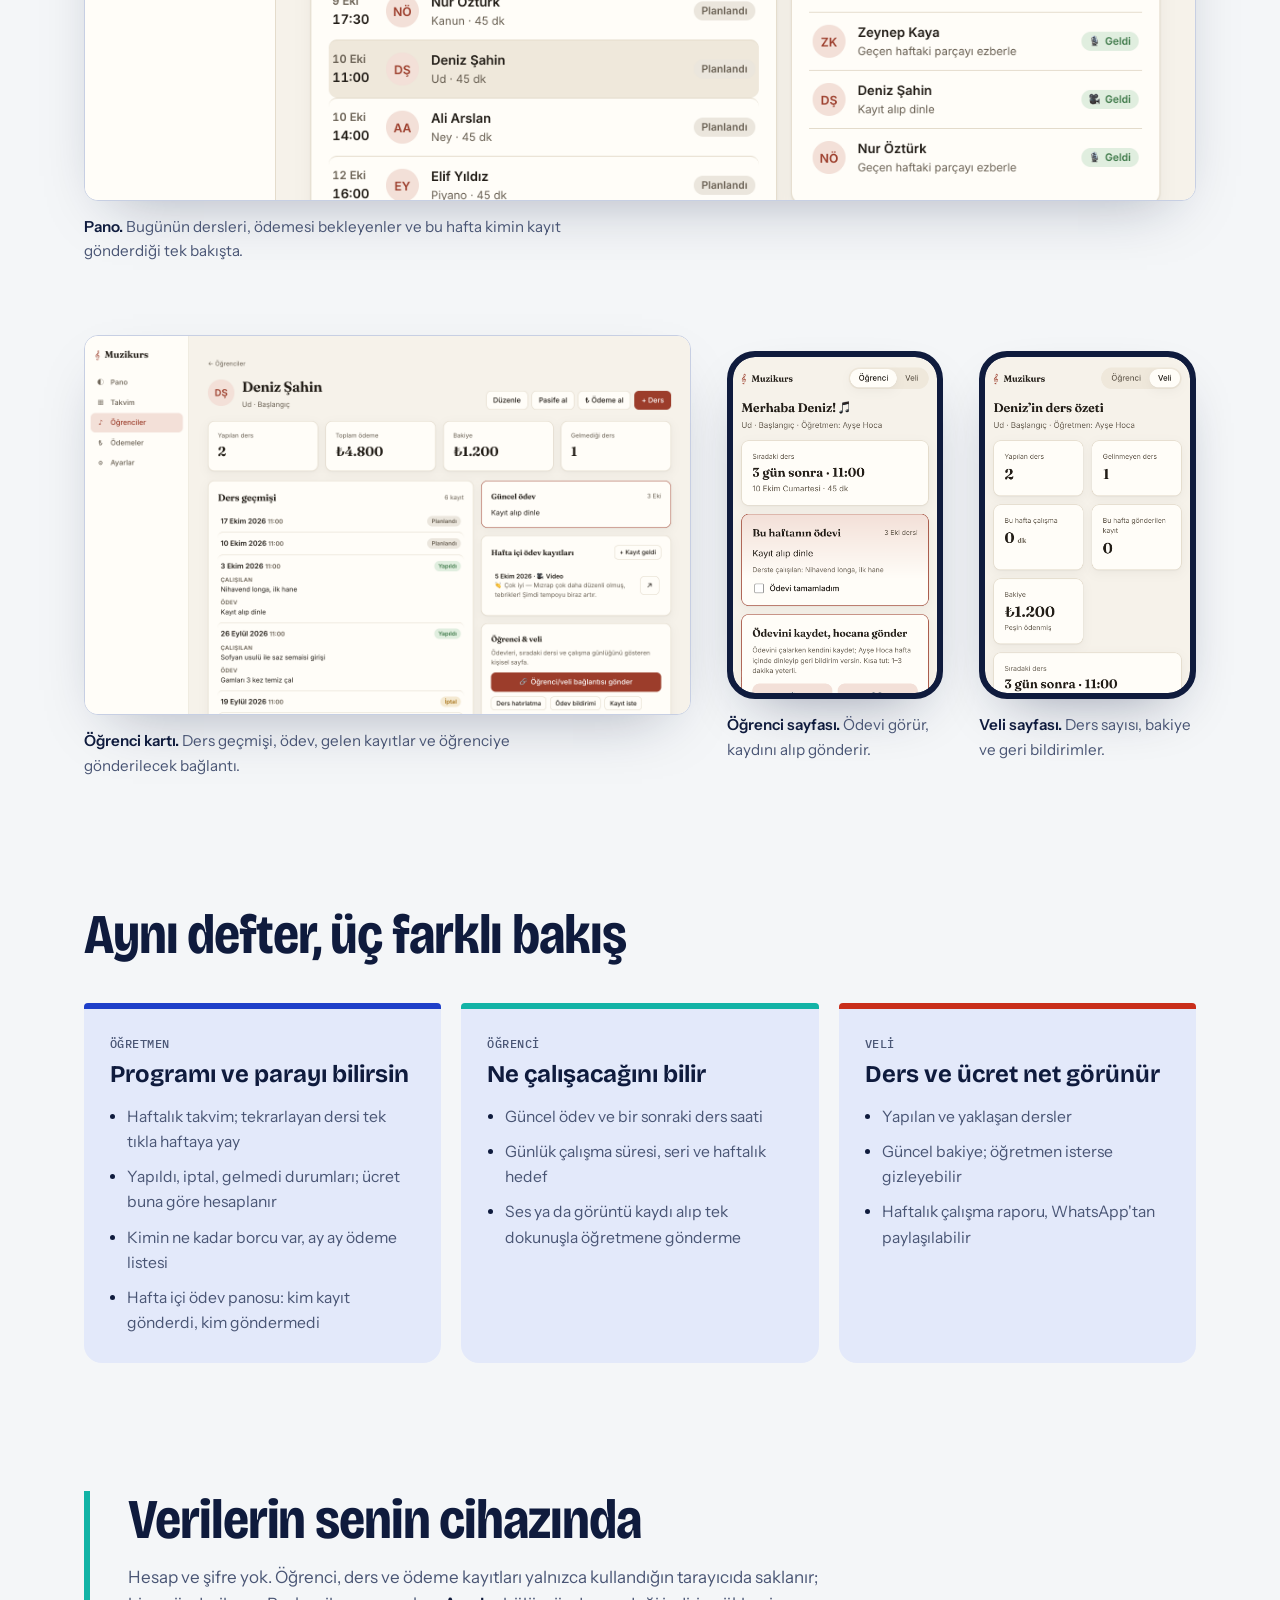
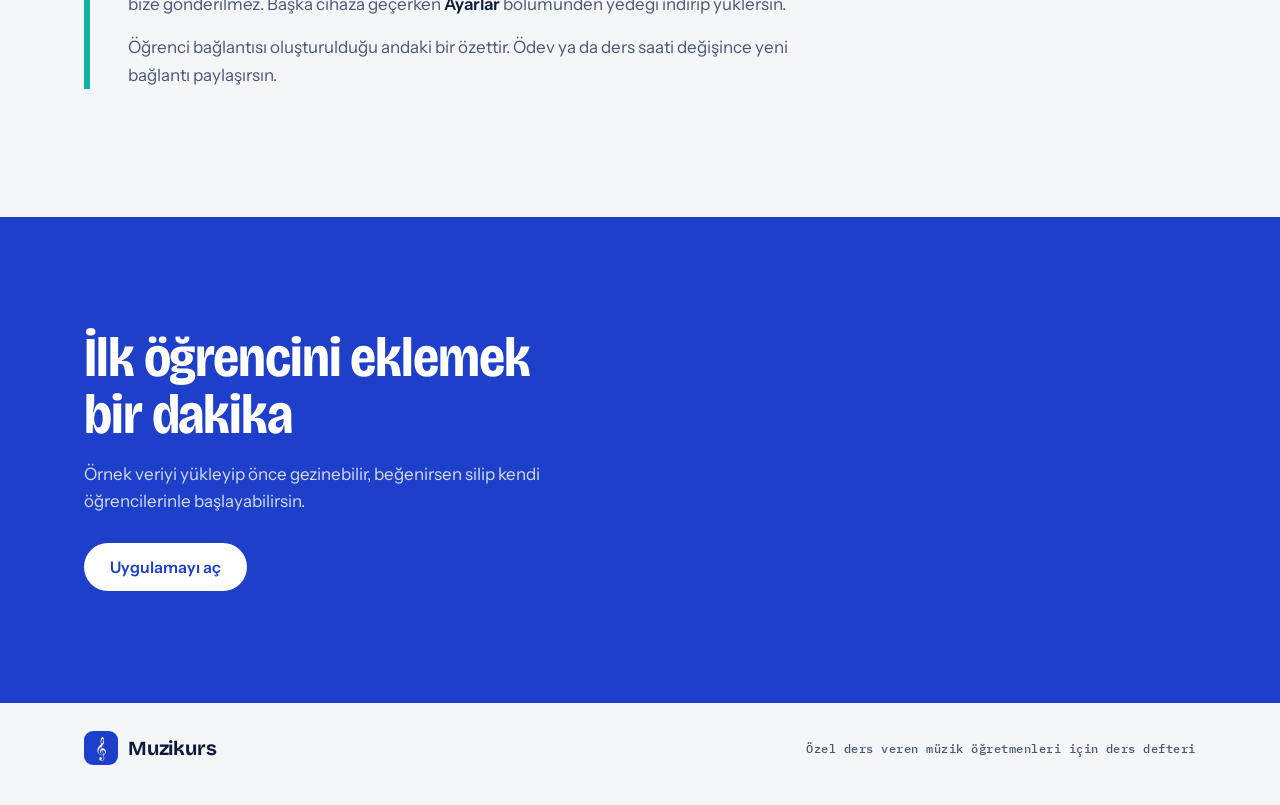
==== commit 24bb7905: "Hero bölümüne öğretmen fotoğrafı ekle Co-Authored-By: Claude Sonnet 5.5 <noreply@anthropic.com>" ====
--- a/index.html
+++ b/index.html
@@ -39,6 +39,10 @@
         <p class="fine">Kayıt yok, kurulum yok. Telefonda ve bilgisayarda tarayıcıdan açılır.</p>
         </div>
       </div>
+
+      <figure class="hero-photo">
+        <img src="landing/img/ogretmen.jpg" width="1672" height="941" fetchpriority="high" alt="Evinde tablete bakan müzik öğretmeni; arkasında gitar, mikrofon ve piyano var, havada ders, ödev ve ödeme kartları süzülüyor" />
+      </figure>
 
       <figure class="week" aria-label="Bir haftanın akışı: pazartesi ders, çarşamba öğrenci kaydı, perşembe geri bildirim, cuma ikinci kayıt, cumartesi ödeme">
         <ol class="staff">
--- a/landing/landing.css
+++ b/landing/landing.css
@@ -90,6 +90,10 @@
 .fine { margin-top: 14px; font-size: 0.9rem; color: var(--muted); }
 .hero-side { align-self: end; }
 
+.hero-photo { margin: clamp(32px, 5vw, 56px) 0 0; border-radius: 20px; overflow: hidden; box-shadow: 0 30px 70px -36px rgba(15, 27, 61, 0.5); }
+.hero-photo img { display: block; width: 100%; height: auto; aspect-ratio: 16 / 7; object-fit: cover; object-position: 60% 38%; }
+@media (max-width: 820px) { .hero-photo img { aspect-ratio: 4 / 3; object-position: 62% 40%; } }
+
 /* Haftanın portesi: imza öğe */
 .week { position: relative; margin: clamp(40px, 7vw, 88px) 0 0; }
 .staff {
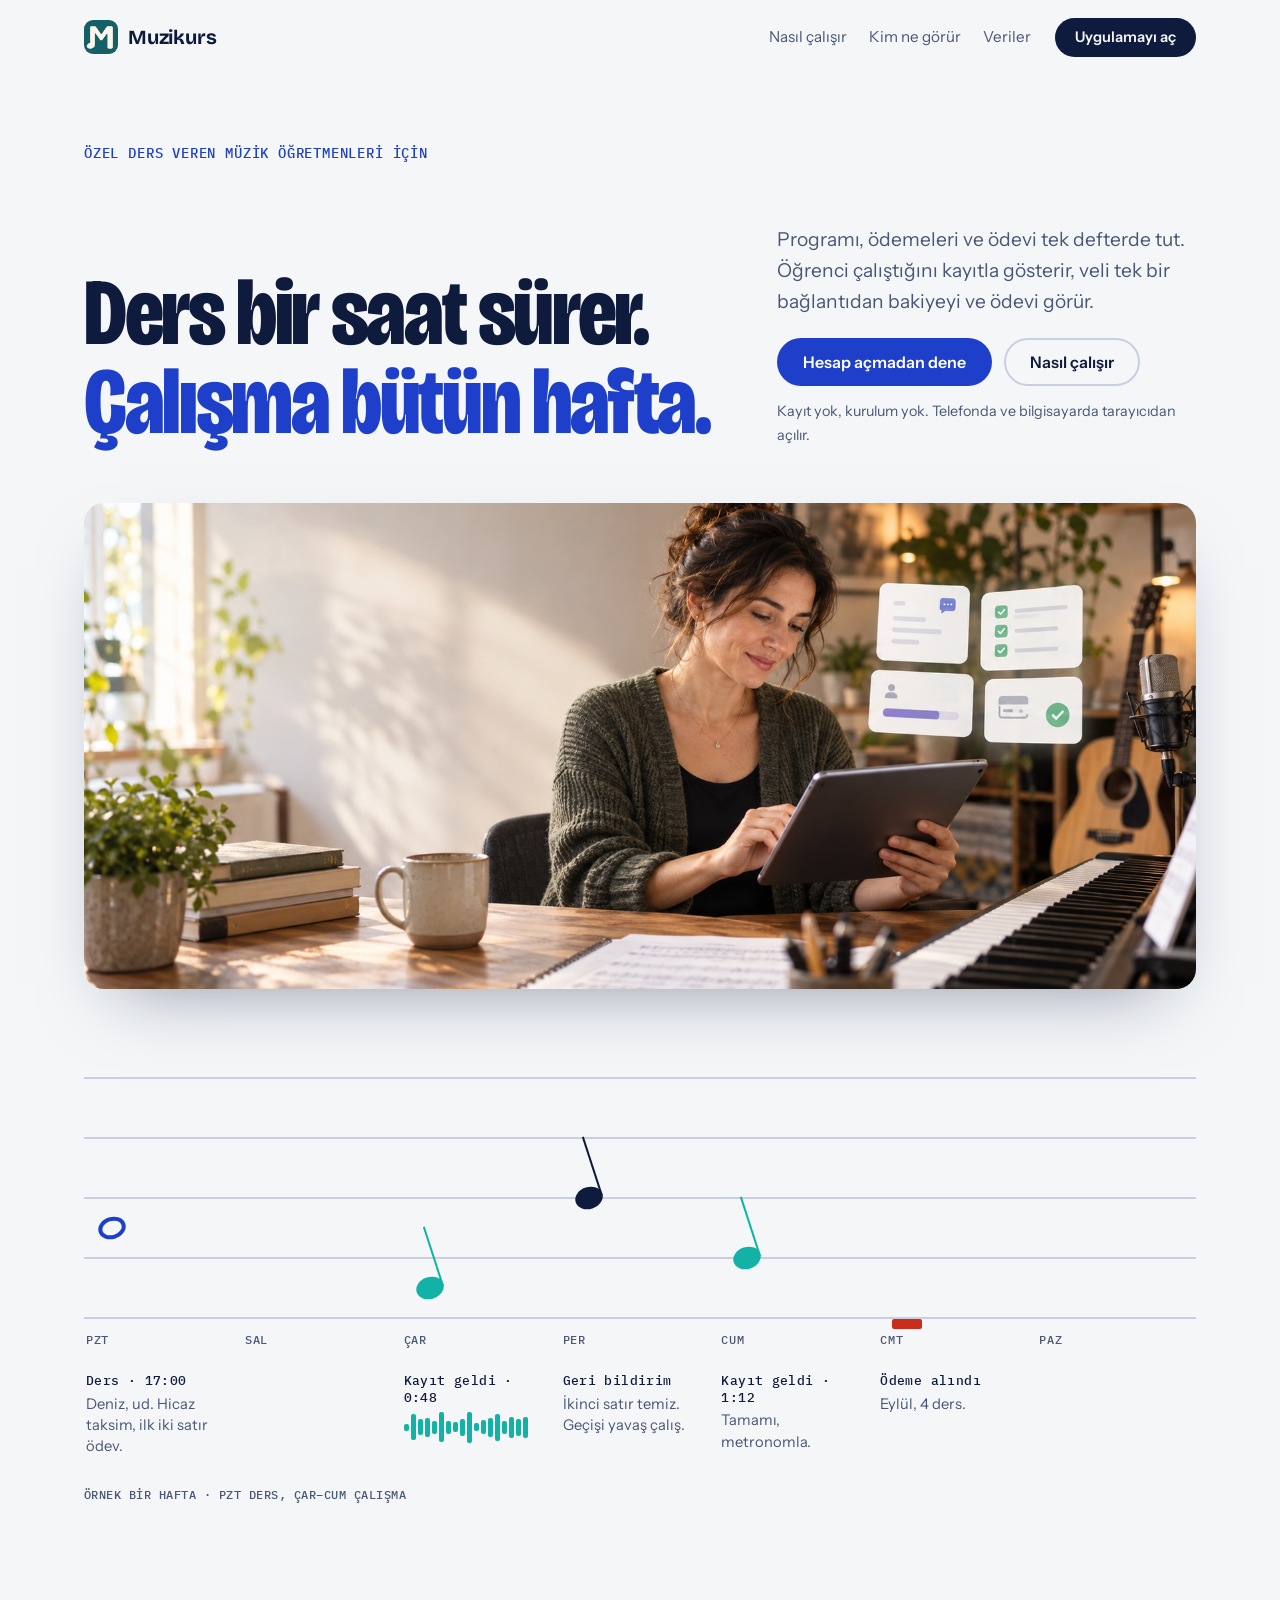
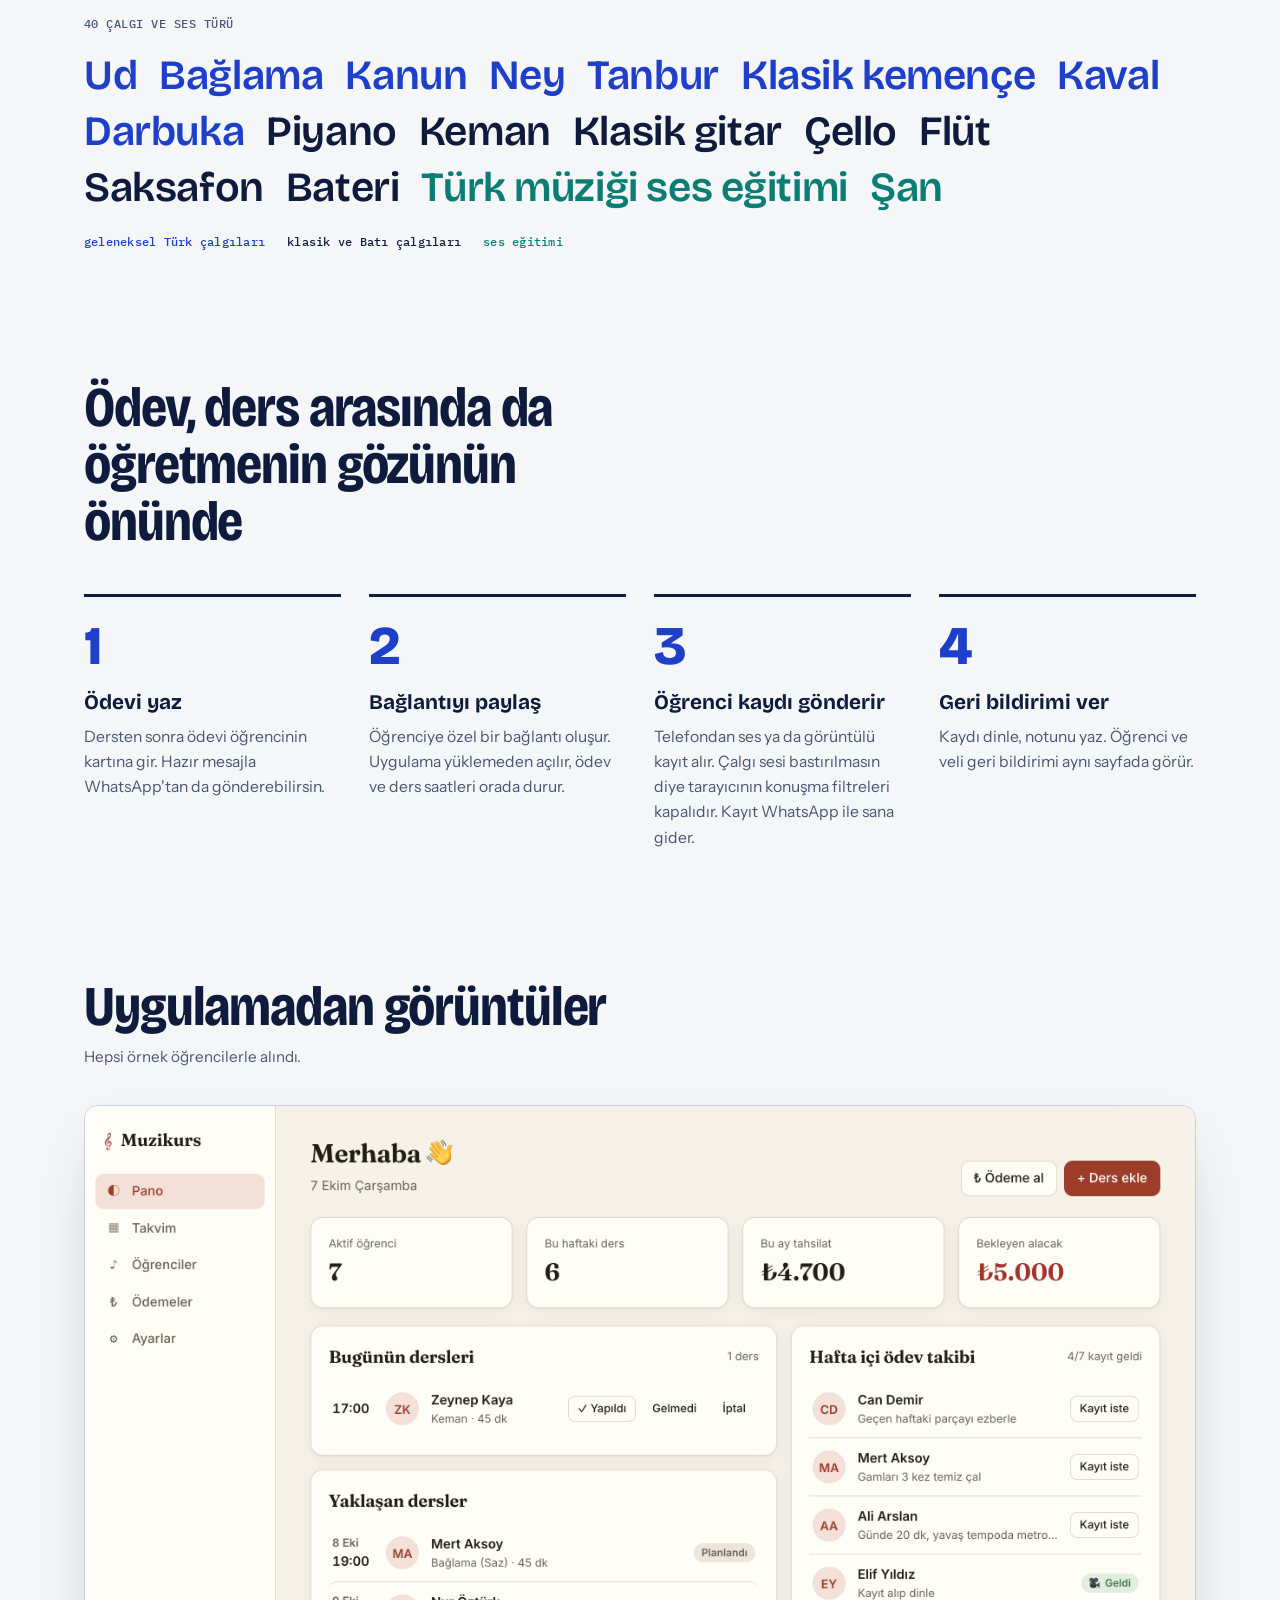
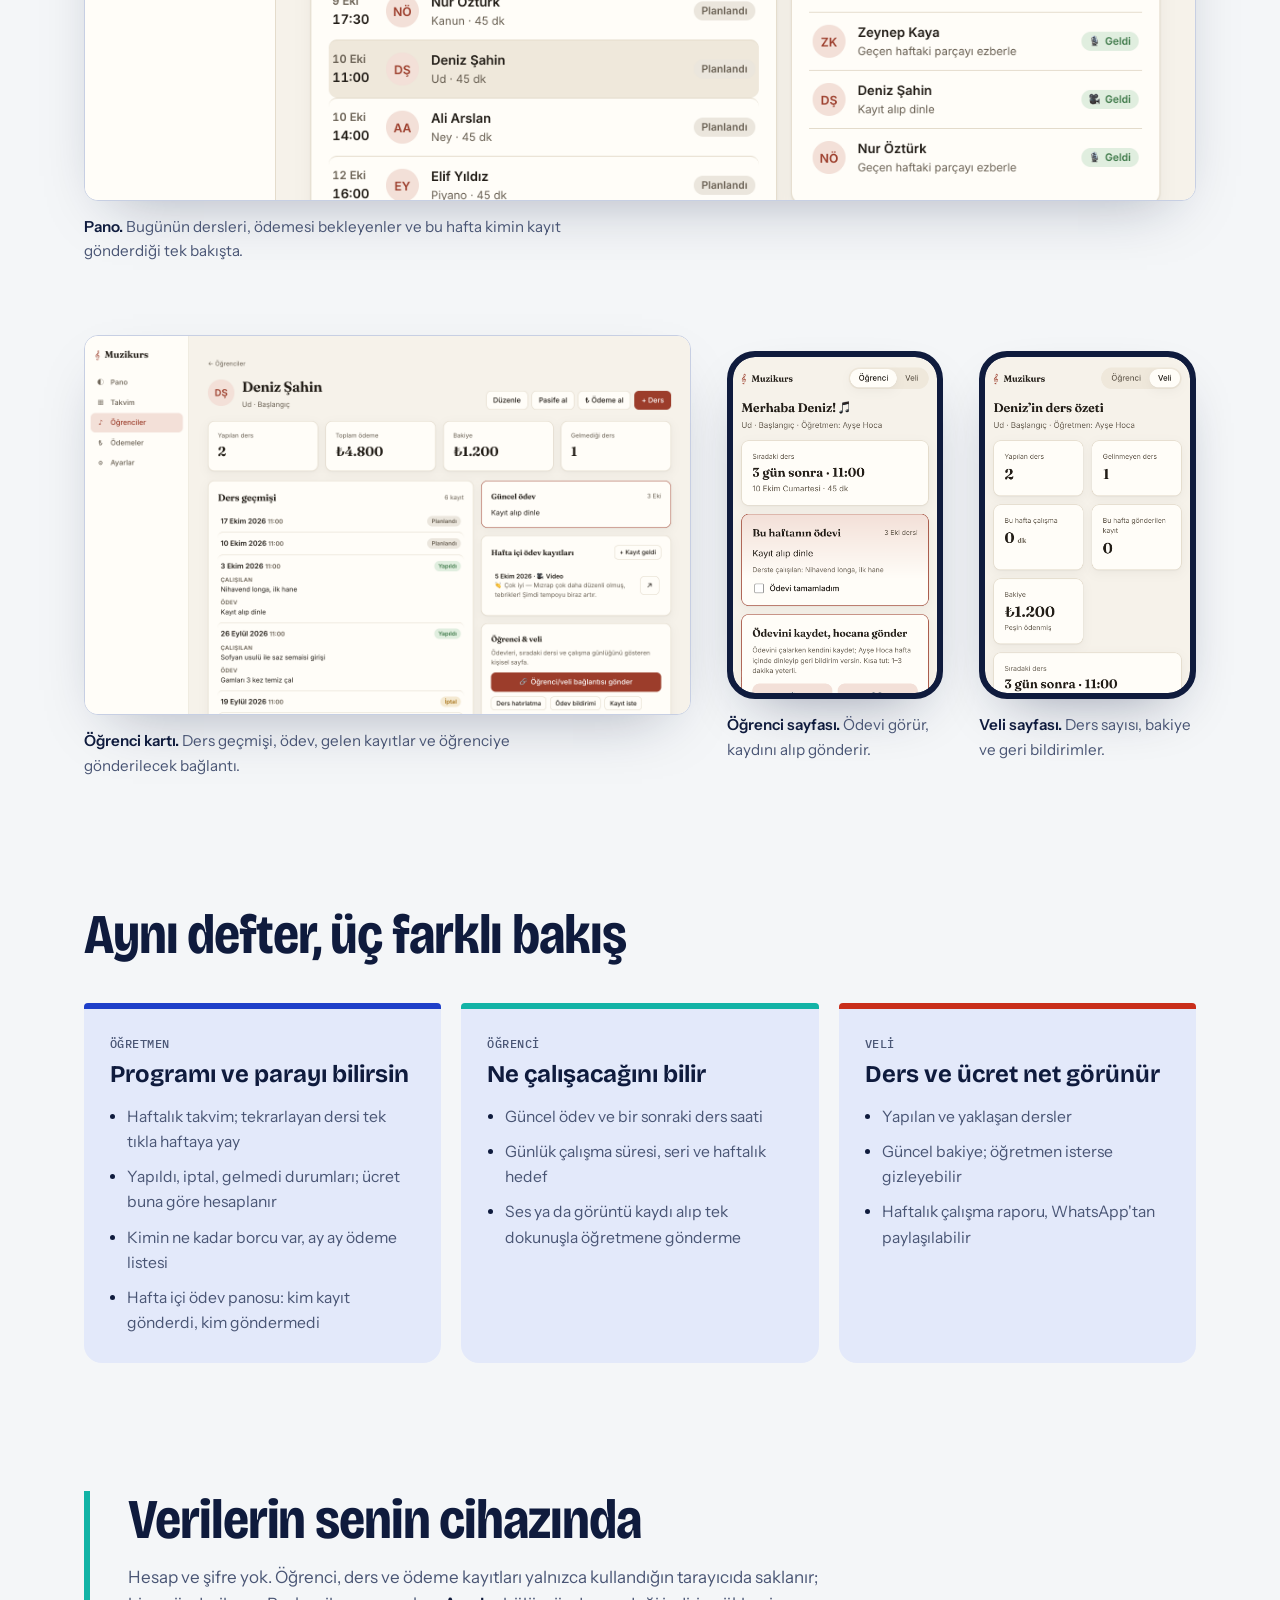
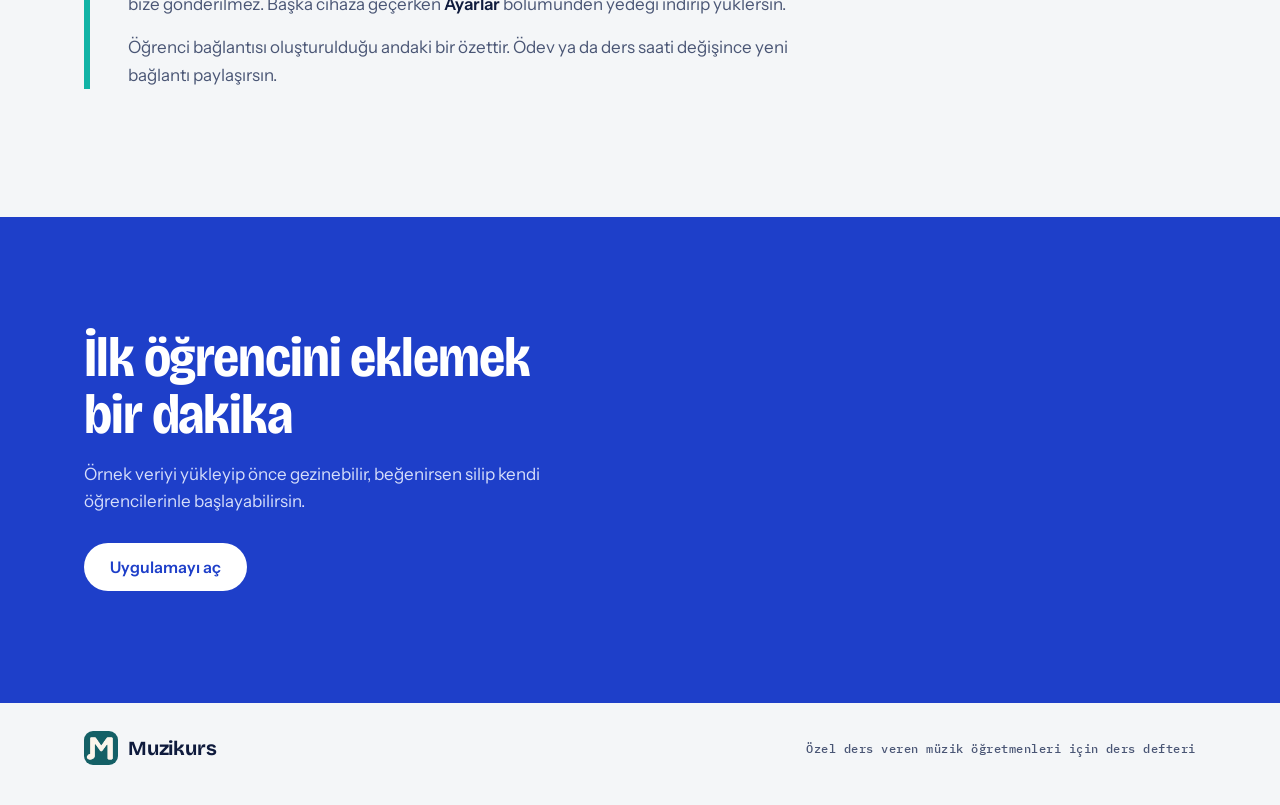
==== commit 98456f52: "Tanıtım sayfası menü ve alt bilgi logosunu M-nota ile değiştir Co-Authored-By: Claude Sonnet 5.5 <no" ====
--- a/index.html
+++ b/index.html
@@ -6,7 +6,9 @@
   <title>Muzikurs — özel ders veren müzik öğretmenleri için ders defteri</title>
   <meta name="description" content="Ders programı, ödemeler ve haftalık ödev takibi tek yerde. Öğrenci çalışma kaydını gönderir, veli bakiyeyi görür. Ud, bağlama, keman, piyano ve 40 çalgı için." />
   <meta name="theme-color" content="#1E3FC9" />
-  <link rel="icon" href="data:image/svg+xml,<svg xmlns='http://www.w3.org/2000/svg' viewBox='0 0 64 64'><rect width='64' height='64' rx='14' fill='%231E3FC9'/><text x='32' y='46' font-size='40' text-anchor='middle' fill='white'>𝄞</text></svg>" />
+  <link rel="icon" href="/favicon.ico" sizes="any" />
+  <link rel="icon" type="image/png" sizes="32x32" href="/favicon-32.png" />
+  <link rel="apple-touch-icon" href="/apple-touch-icon.png" />
   <script>if (location.hash.startsWith('#/')) location.replace('app/' + location.hash);</script>
   <link rel="preconnect" href="https://fonts.googleapis.com" />
   <link rel="preconnect" href="https://fonts.gstatic.com" crossorigin />
@@ -15,7 +17,7 @@
 </head>
 <body>
   <header class="top">
-    <a class="logo" href="./" aria-label="Muzikurs ana sayfa"><span class="logo-mark" aria-hidden="true">𝄞</span>Muzikurs</a>
+    <a class="logo" href="./" aria-label="Muzikurs ana sayfa"><img class="logo-mark" src="/icon-512.png" width="34" height="34" alt="" />Muzikurs</a>
     <nav class="top-nav" aria-label="Sayfa bölümleri">
       <a href="#nasil">Nasıl çalışır</a>
       <a href="#kim-ne-gorur">Kim ne görür</a>
@@ -189,7 +191,7 @@
   </main>
 
   <footer class="foot">
-    <a class="logo" href="./"><span class="logo-mark" aria-hidden="true">𝄞</span>Muzikurs</a>
+    <a class="logo" href="./"><img class="logo-mark" src="/icon-512.png" width="34" height="34" alt="" />Muzikurs</a>
     <p class="mono">Özel ders veren müzik öğretmenleri için ders defteri</p>
   </footer>
 
--- a/landing/landing.css
+++ b/landing/landing.css
@@ -54,10 +54,7 @@
   display: inline-flex; align-items: center; gap: 10px; text-decoration: none;
   font: 700 1.25rem/1 var(--display); letter-spacing: -0.01em;
 }
-.logo-mark {
-  display: grid; place-items: center; width: 34px; height: 34px; border-radius: 9px;
-  background: var(--cobalt); color: #fff; font-size: 1.25rem; font-weight: 400;
-}
+.logo-mark { display: block; width: 34px; height: 34px; border-radius: 9px; }
 .top-nav { display: flex; gap: 22px; margin-left: auto; font-size: 0.95rem; }
 .top-nav a { text-decoration: none; color: var(--muted); }
 .top-nav a:hover { color: var(--ink); }
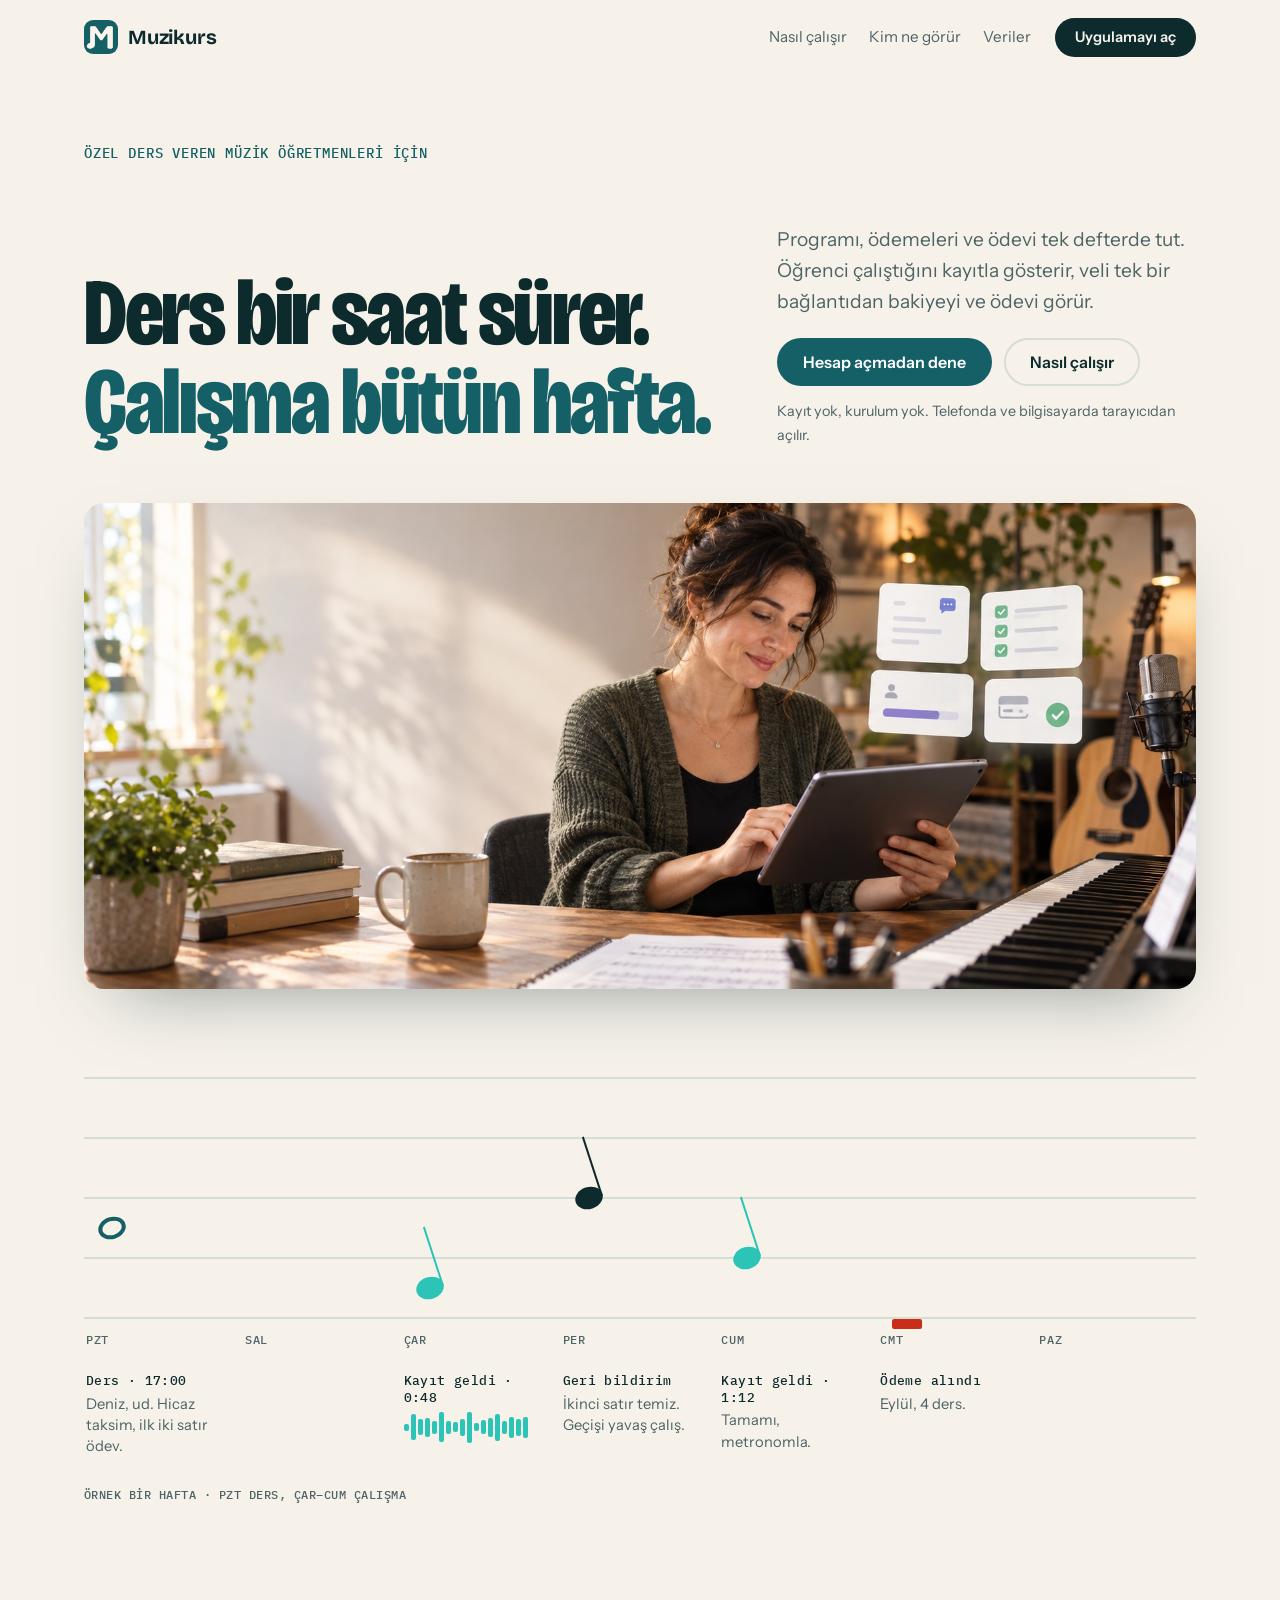
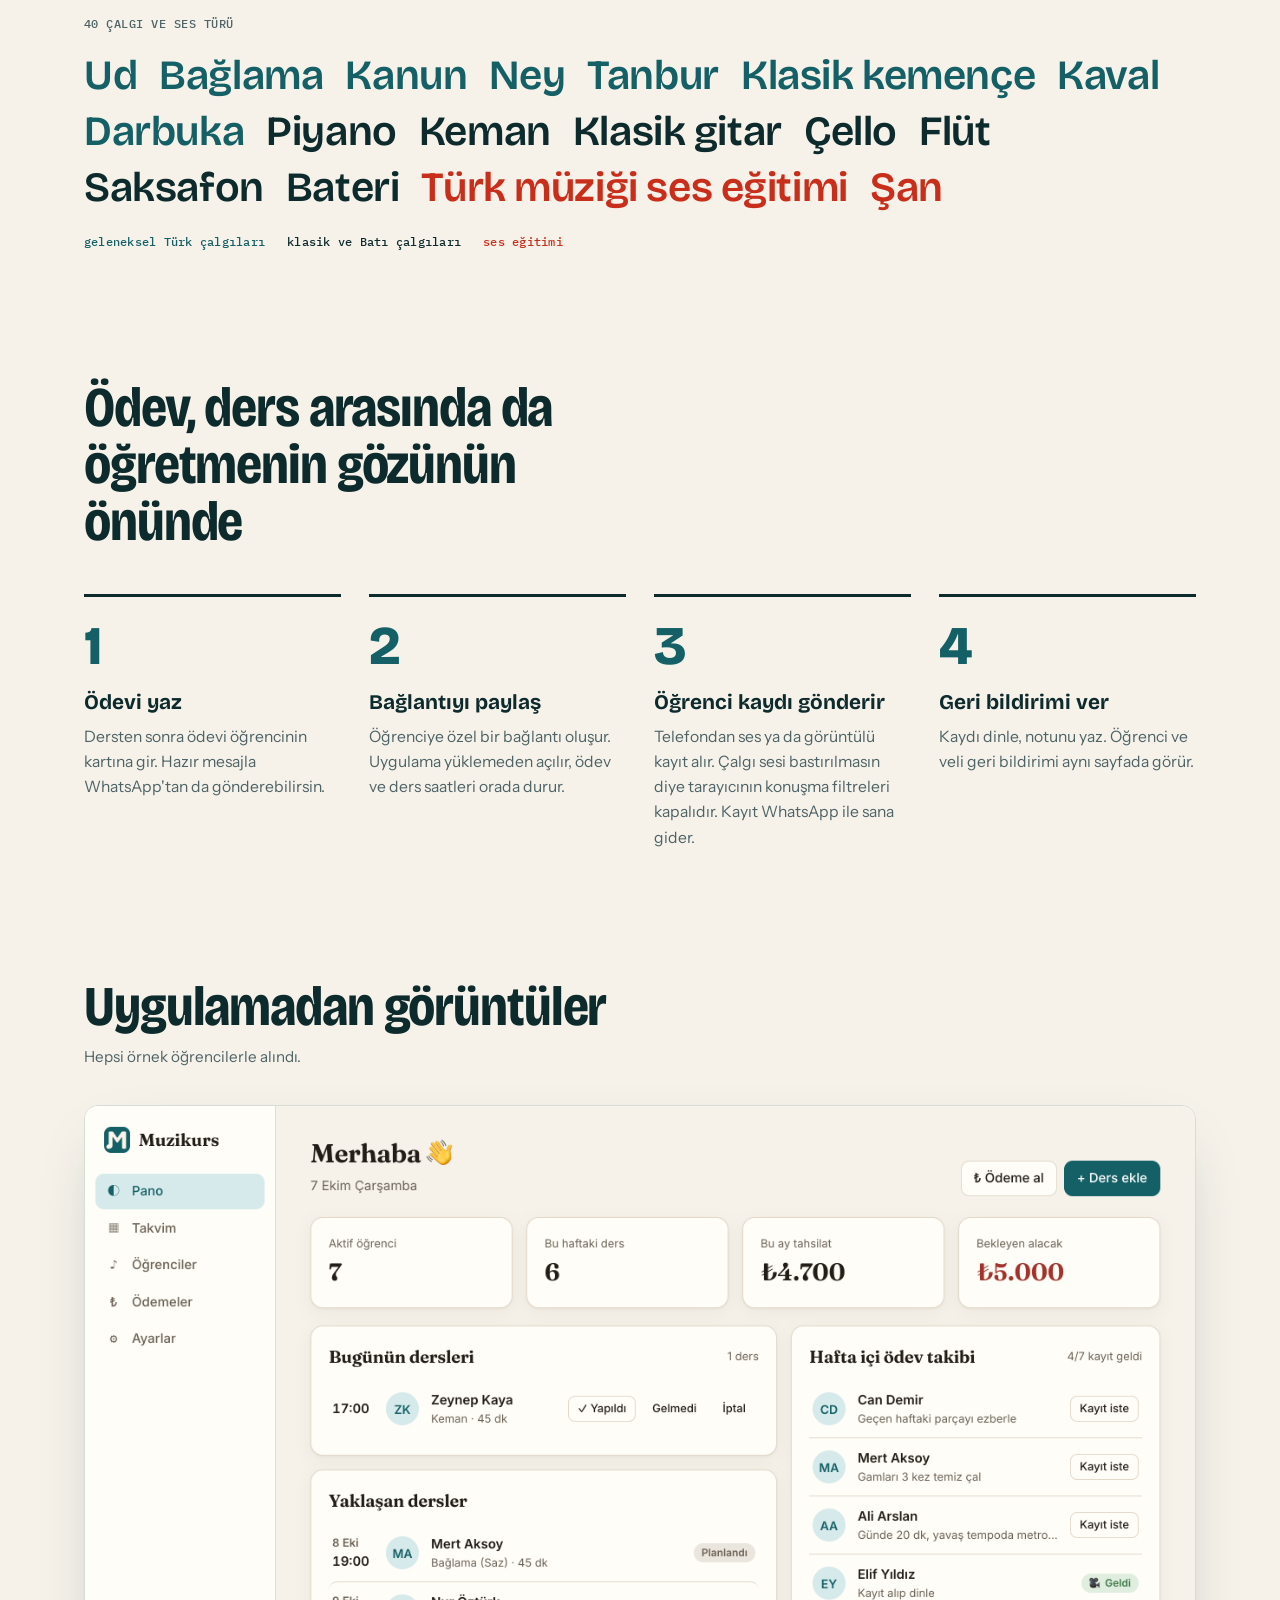
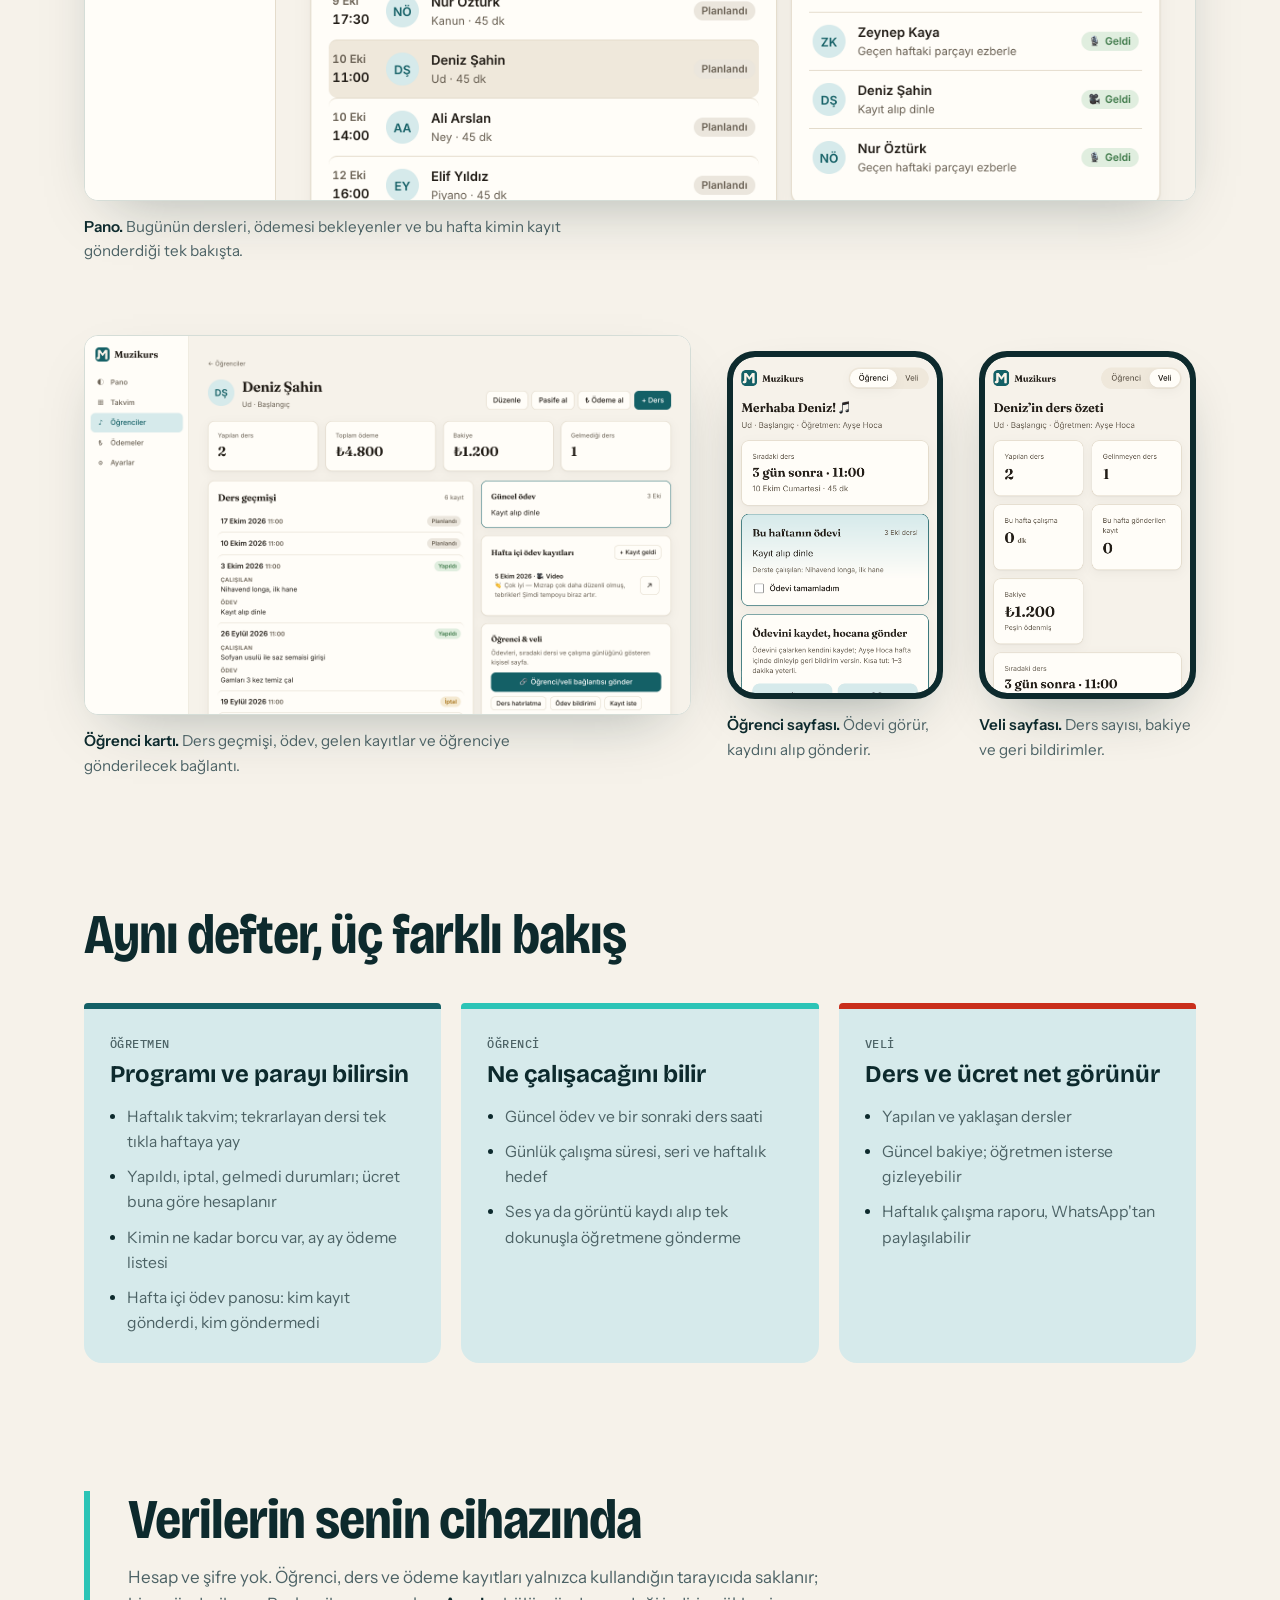
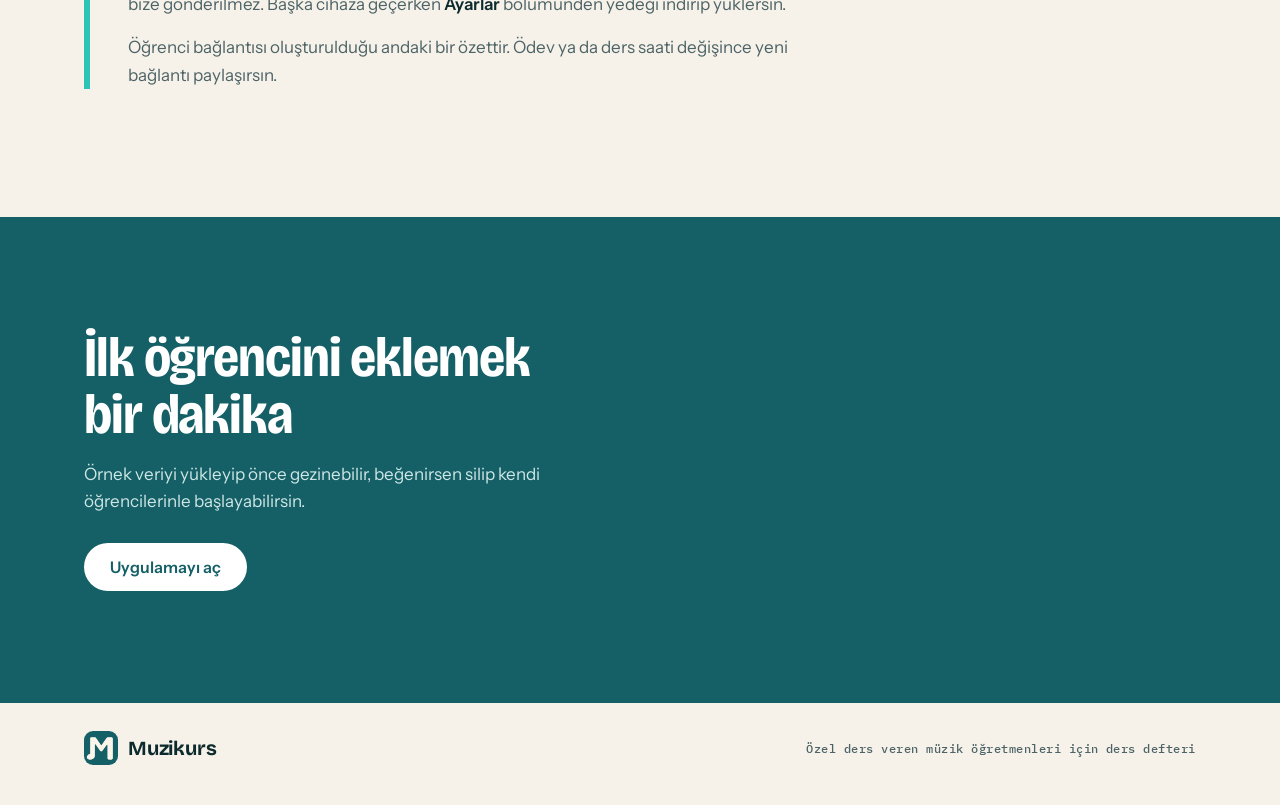
==== commit cd36e7b2: "Tanıtım sayfasını logo turkuazına göre yeniden renklendir Kobalt mavisi marka rengi turkuaz oldu; ze" ====
--- a/index.html
+++ b/index.html
@@ -5,7 +5,7 @@
   <meta name="viewport" content="width=device-width, initial-scale=1" />
   <title>Muzikurs — özel ders veren müzik öğretmenleri için ders defteri</title>
   <meta name="description" content="Ders programı, ödemeler ve haftalık ödev takibi tek yerde. Öğrenci çalışma kaydını gönderir, veli bakiyeyi görür. Ud, bağlama, keman, piyano ve 40 çalgı için." />
-  <meta name="theme-color" content="#1E3FC9" />
+  <meta name="theme-color" content="#146066" />
   <link rel="icon" href="/favicon.ico" sizes="any" />
   <link rel="icon" type="image/png" sizes="32x32" href="/favicon-32.png" />
   <link rel="apple-touch-icon" href="/apple-touch-icon.png" />
--- a/landing/landing.css
+++ b/landing/landing.css
@@ -1,15 +1,15 @@
 /* Muzikurs tanıtım sayfası — yalnızca bu sayfanın stilleri */
 
 :root {
-  --paper: #f4f6f8;
-  --ink: #0f1b3d;
-  --muted: #4a5675;
-  --cobalt: #1e3fc9;
-  --tint: #e3e9fa;
-  --teal: #12b3a6;
-  --teal-ink: #0b7d74;
+  --paper: #f6f2ea;
+  --ink: #0d2a2d;
+  --muted: #4d6366;
+  --brand: #146066;
+  --tint: #d6eaeb;
+  --teal: #2cc4b6;
   --coral: #c92e1b;
-  --line: #c7cfe3;
+  --brand-solid: #146066;
+  --line: #d5ddd7;
   --display: 'Bricolage Grotesque', 'Helvetica Neue', Arial, sans-serif;
   --body: 'Instrument Sans', system-ui, sans-serif;
   --mono: 'IBM Plex Mono', ui-monospace, monospace;
@@ -19,14 +19,13 @@
 
 @media (prefers-color-scheme: dark) {
   :root:not([data-theme='light']) {
-    --paper: #0b1230;
-    --ink: #eef1fb;
-    --muted: #a6b0d0;
-    --cobalt: #6f8cff;
-    --tint: #15204a;
-    --teal-ink: #4fd9cc;
+    --paper: #0a1a1c;
+    --ink: #e9f3f2;
+    --muted: #9db8b9;
+    --brand: #5ec2c6;
+    --tint: #12302f;
     --coral: #ff7a69;
-    --line: #2a376a;
+    --line: #24403f;
   }
 }
 
@@ -41,7 +40,7 @@
 }
 h1, h2, h3, p { margin: 0; }
 a { color: inherit; }
-:focus-visible { outline: 3px solid var(--cobalt); outline-offset: 3px; border-radius: 4px; }
+:focus-visible { outline: 3px solid var(--brand); outline-offset: 3px; border-radius: 4px; }
 
 .mono { font: 500 0.78rem/1.4 var(--mono); letter-spacing: 0.04em; text-transform: uppercase; color: var(--muted); }
 
@@ -67,27 +66,27 @@
 }
 .btn:hover { transform: translateY(-2px); }
 .btn-small { padding: 10px 18px; font-size: 0.92rem; background: var(--ink); color: var(--paper); }
-.btn-primary { background: var(--cobalt); color: #fff; }
+.btn-primary { background: var(--brand); color: #fff; }
 .btn-ghost { border-color: var(--line); }
 .btn-ghost:hover { border-color: var(--ink); }
-.btn-light { background: #fff; color: #1e3fc9; }
+.btn-light { background: #fff; color: #146066; }
 .cta-row { display: flex; flex-wrap: wrap; gap: 12px; }
 
 /* ---------- Hero ---------- */
 .hero { max-width: var(--max); margin: 0 auto; padding: clamp(28px, 6vw, 72px) var(--gutter) 0; }
 .hero-copy { display: grid; grid-template-columns: minmax(0, 1.5fr) minmax(0, 1fr); gap: clamp(24px, 5vw, 72px); align-items: end; }
-.eyebrow { grid-column: 1 / -1; font: 500 0.85rem/1 var(--mono); letter-spacing: 0.06em; text-transform: uppercase; color: var(--cobalt); }
+.eyebrow { grid-column: 1 / -1; font: 500 0.85rem/1 var(--mono); letter-spacing: 0.06em; text-transform: uppercase; color: var(--brand); }
 .hero h1 {
   font: 800 clamp(2.75rem, 7.4vw, 6.4rem)/0.94 var(--display);
   font-stretch: 78%; letter-spacing: -0.025em;
 }
-.hero h1 em { font-style: normal; color: var(--cobalt); }
+.hero h1 em { font-style: normal; color: var(--brand); }
 .lead { font-size: 1.2rem; color: var(--muted); max-width: 34ch; }
 .hero-copy .cta-row { margin-top: 22px; }
 .fine { margin-top: 14px; font-size: 0.9rem; color: var(--muted); }
 .hero-side { align-self: end; }
 
-.hero-photo { margin: clamp(32px, 5vw, 56px) 0 0; border-radius: 20px; overflow: hidden; box-shadow: 0 30px 70px -36px rgba(15, 27, 61, 0.5); }
+.hero-photo { margin: clamp(32px, 5vw, 56px) 0 0; border-radius: 20px; overflow: hidden; box-shadow: 0 30px 70px -36px rgba(13, 42, 45, 0.5); }
 .hero-photo img { display: block; width: 100%; height: auto; aspect-ratio: 16 / 7; object-fit: cover; object-position: 60% 38%; }
 @media (max-width: 820px) { .hero-photo img { aspect-ratio: 4 / 3; object-position: 62% 40%; } }
 
@@ -109,12 +108,12 @@
 .ev { grid-row: 1; grid-column: var(--day); position: relative; padding: 296px 14px 0 2px; }
 .note {
   position: absolute; left: 14px; bottom: calc(100% - var(--zone) + var(--lift) * 30px - 12px);
-  width: 28px; height: 22px; border-radius: 50%; background: var(--cobalt); transform: rotate(-18deg);
+  width: 28px; height: 22px; border-radius: 50%; background: var(--brand); transform: rotate(-18deg);
 }
 .note::after { /* sap */
   content: ''; position: absolute; right: 0; bottom: 9px; width: 2.5px; height: 62px; background: inherit;
 }
-.note-whole { background: transparent; border: 4px solid var(--cobalt); }
+.note-whole { background: transparent; border: 4px solid var(--brand); }
 .note-whole::after { display: none; }
 .note-rest { /* sus işareti: ödeme */
   background: var(--coral); height: 10px; width: 30px; border-radius: 2px; transform: none;
@@ -141,12 +140,12 @@
 .instruments { max-width: var(--max); margin: 0 auto; padding: clamp(56px, 9vw, 112px) var(--gutter) 0; }
 .inst-line { margin-top: 14px; font: 600 clamp(1.5rem, 3.4vw, 2.6rem)/1.35 var(--display); letter-spacing: -0.01em; }
 .inst-line span { margin-right: 0.5ch; white-space: nowrap; }
-.trad { color: var(--cobalt); }
-.voice { color: var(--teal-ink); }
+.trad { color: var(--brand); }
+.voice { color: var(--coral); }
 .legend { display: flex; flex-wrap: wrap; gap: 8px 22px; margin-top: 18px; text-transform: none; letter-spacing: 0.02em; }
 .legend span { color: var(--ink); }
-.legend .trad { color: var(--cobalt); }
-.legend .voice { color: var(--teal-ink); }
+.legend .trad { color: var(--brand); }
+.legend .voice { color: var(--coral); }
 
 /* ---------- Akış ---------- */
 .flow, .roles, .limits { max-width: var(--max); margin: 0 auto; padding: clamp(64px, 10vw, 128px) var(--gutter) 0; }
@@ -155,7 +154,7 @@
 .steps li { counter-increment: step; padding-top: 22px; border-top: 3px solid var(--ink); }
 .steps li::before {
   content: counter(step); display: block; margin-bottom: 18px;
-  font: 800 3.4rem/1 var(--display); color: var(--cobalt);
+  font: 800 3.4rem/1 var(--display); color: var(--brand);
 }
 .steps h3 { font: 700 1.3rem/1.2 var(--display); margin-bottom: 8px; }
 .steps p { color: var(--muted); font-size: 0.98rem; }
@@ -167,10 +166,10 @@
 .shot img { display: block; width: 100%; height: auto; }
 .shot figcaption { margin-top: 14px; font-size: 0.95rem; color: var(--muted); max-width: 52ch; }
 .shot figcaption b { color: var(--ink); font-weight: 600; }
-.frame { border: 1px solid var(--line); border-radius: 14px; overflow: hidden; box-shadow: 0 24px 60px -28px rgba(15, 27, 61, 0.35); background: #fff; }
+.frame { border: 1px solid var(--line); border-radius: 14px; overflow: hidden; box-shadow: 0 24px 60px -28px rgba(13, 42, 45, 0.35); background: #fff; }
 .shot-wide { margin-top: 36px; }
 .shots-row { display: grid; grid-template-columns: minmax(0, 7fr) minmax(0, 2.5fr) minmax(0, 2.5fr); gap: clamp(16px, 3vw, 36px); align-items: center; margin-top: clamp(40px, 6vw, 72px); }
-.phone { border: 6px solid var(--ink); border-radius: 28px; overflow: hidden; background: var(--ink); box-shadow: 0 24px 60px -28px rgba(15, 27, 61, 0.45); }
+.phone { border: 6px solid var(--ink); border-radius: 28px; overflow: hidden; background: var(--ink); box-shadow: 0 24px 60px -28px rgba(13, 42, 45, 0.45); }
 .phone img { aspect-ratio: 390 / 640; object-fit: cover; object-position: top; border-radius: 22px; }
 @media (max-width: 820px) {
   .shots-row { grid-template-columns: 1fr 1fr; }
@@ -179,7 +178,7 @@
 
 /* ---------- Roller ---------- */
 .role-grid { display: grid; grid-template-columns: repeat(3, minmax(0, 1fr)); gap: 20px; margin-top: 40px; }
-.role { padding: 26px 26px 28px; background: var(--tint); border-top: 6px solid var(--cobalt); border-radius: 4px 4px 18px 18px; }
+.role { padding: 26px 26px 28px; background: var(--tint); border-top: 6px solid var(--brand); border-radius: 4px 4px 18px 18px; }
 .role-student { border-top-color: var(--teal); }
 .role-parent { border-top-color: var(--coral); }
 .role h3 { font: 700 1.5rem/1.15 var(--display); margin: 8px 0 16px; }
@@ -195,10 +194,10 @@
 .closing {
   margin: clamp(64px, 10vw, 128px) 0 0;
   padding: clamp(56px, 9vw, 112px) max(var(--gutter), calc((100% - var(--max)) / 2 + var(--gutter)));
-  background: #1e3fc9; color: #fff; display: grid; gap: 18px; justify-items: start;
+  background: var(--brand-solid); color: #fff; display: grid; gap: 18px; justify-items: start;
 }
 .closing h2 { max-width: 16ch; }
-.closing p { max-width: 46ch; color: #d6defa; }
+.closing p { max-width: 46ch; color: #cfe6e6; }
 .closing .cta-row { margin-top: 10px; }
 .foot { display: flex; flex-wrap: wrap; align-items: center; justify-content: space-between; gap: 12px; max-width: var(--max); margin: 0 auto; padding: 28px var(--gutter) 40px; }
 .foot .mono { text-transform: none; }
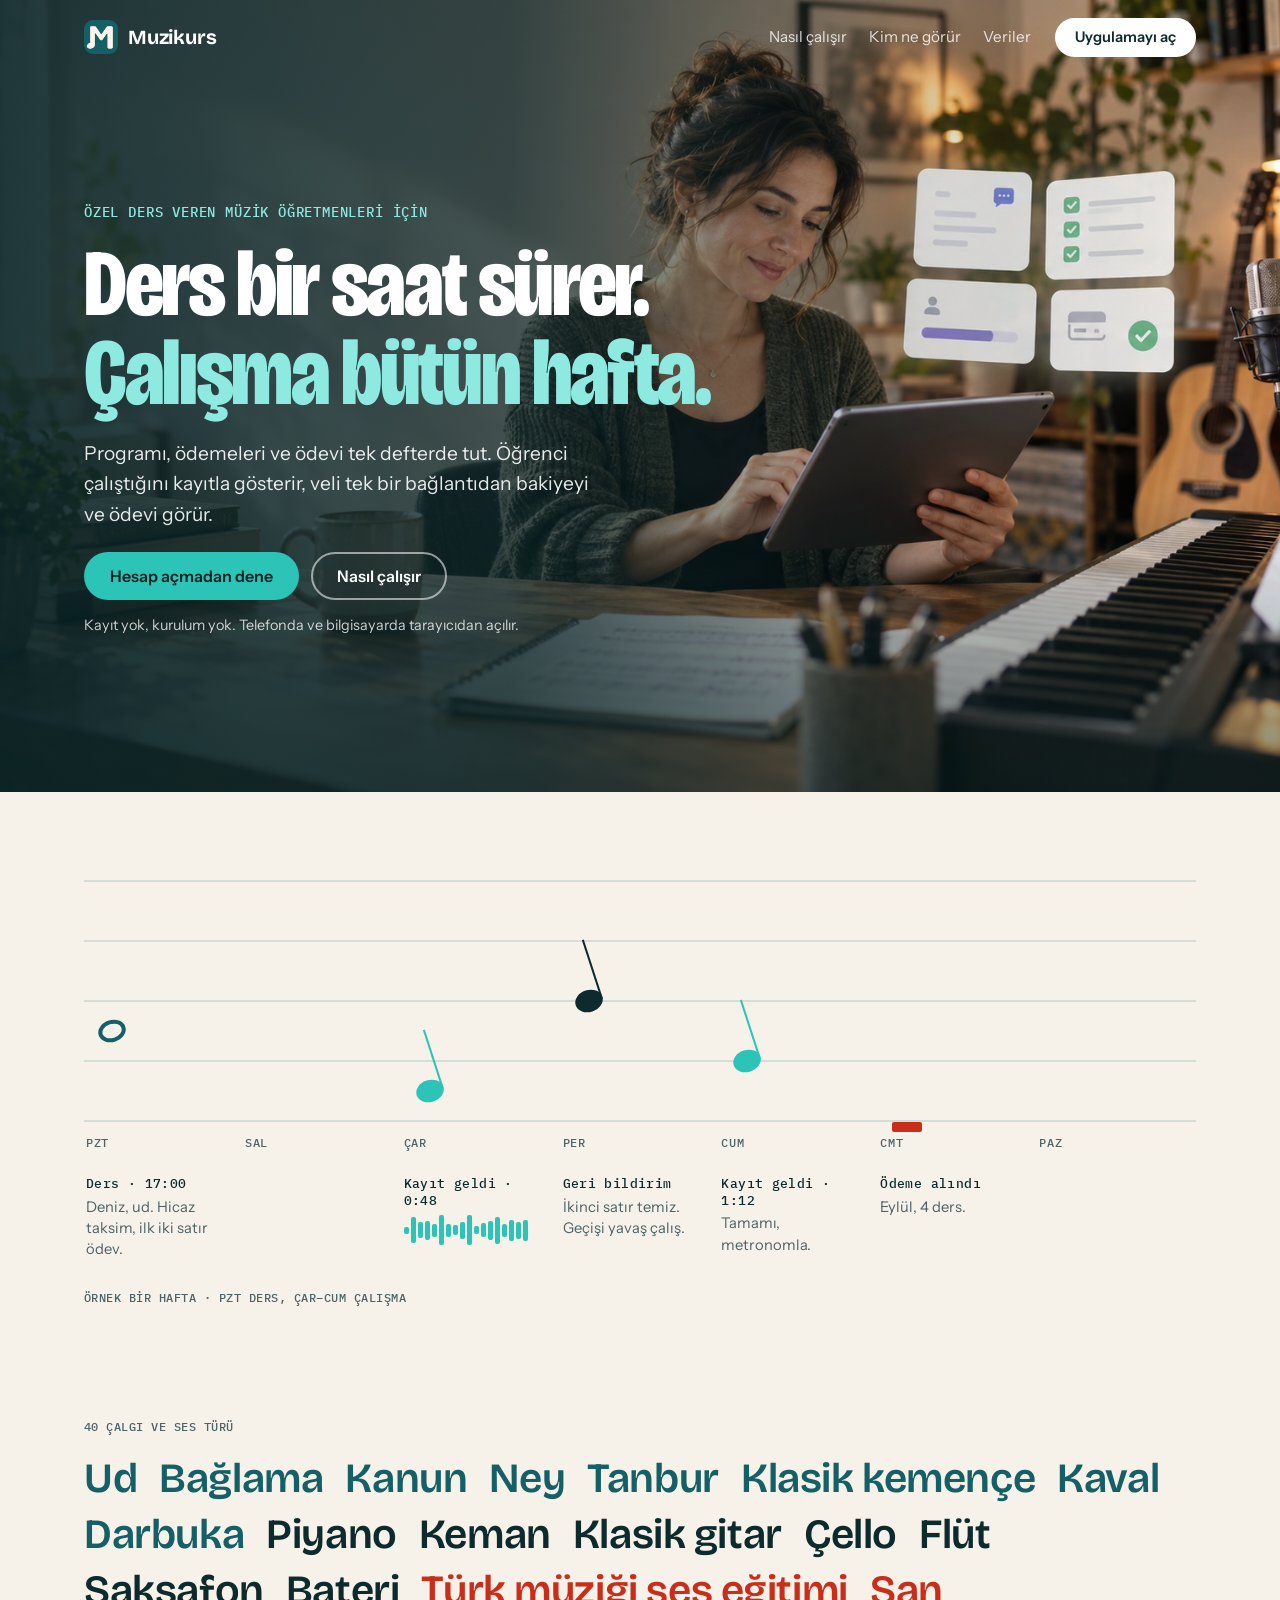
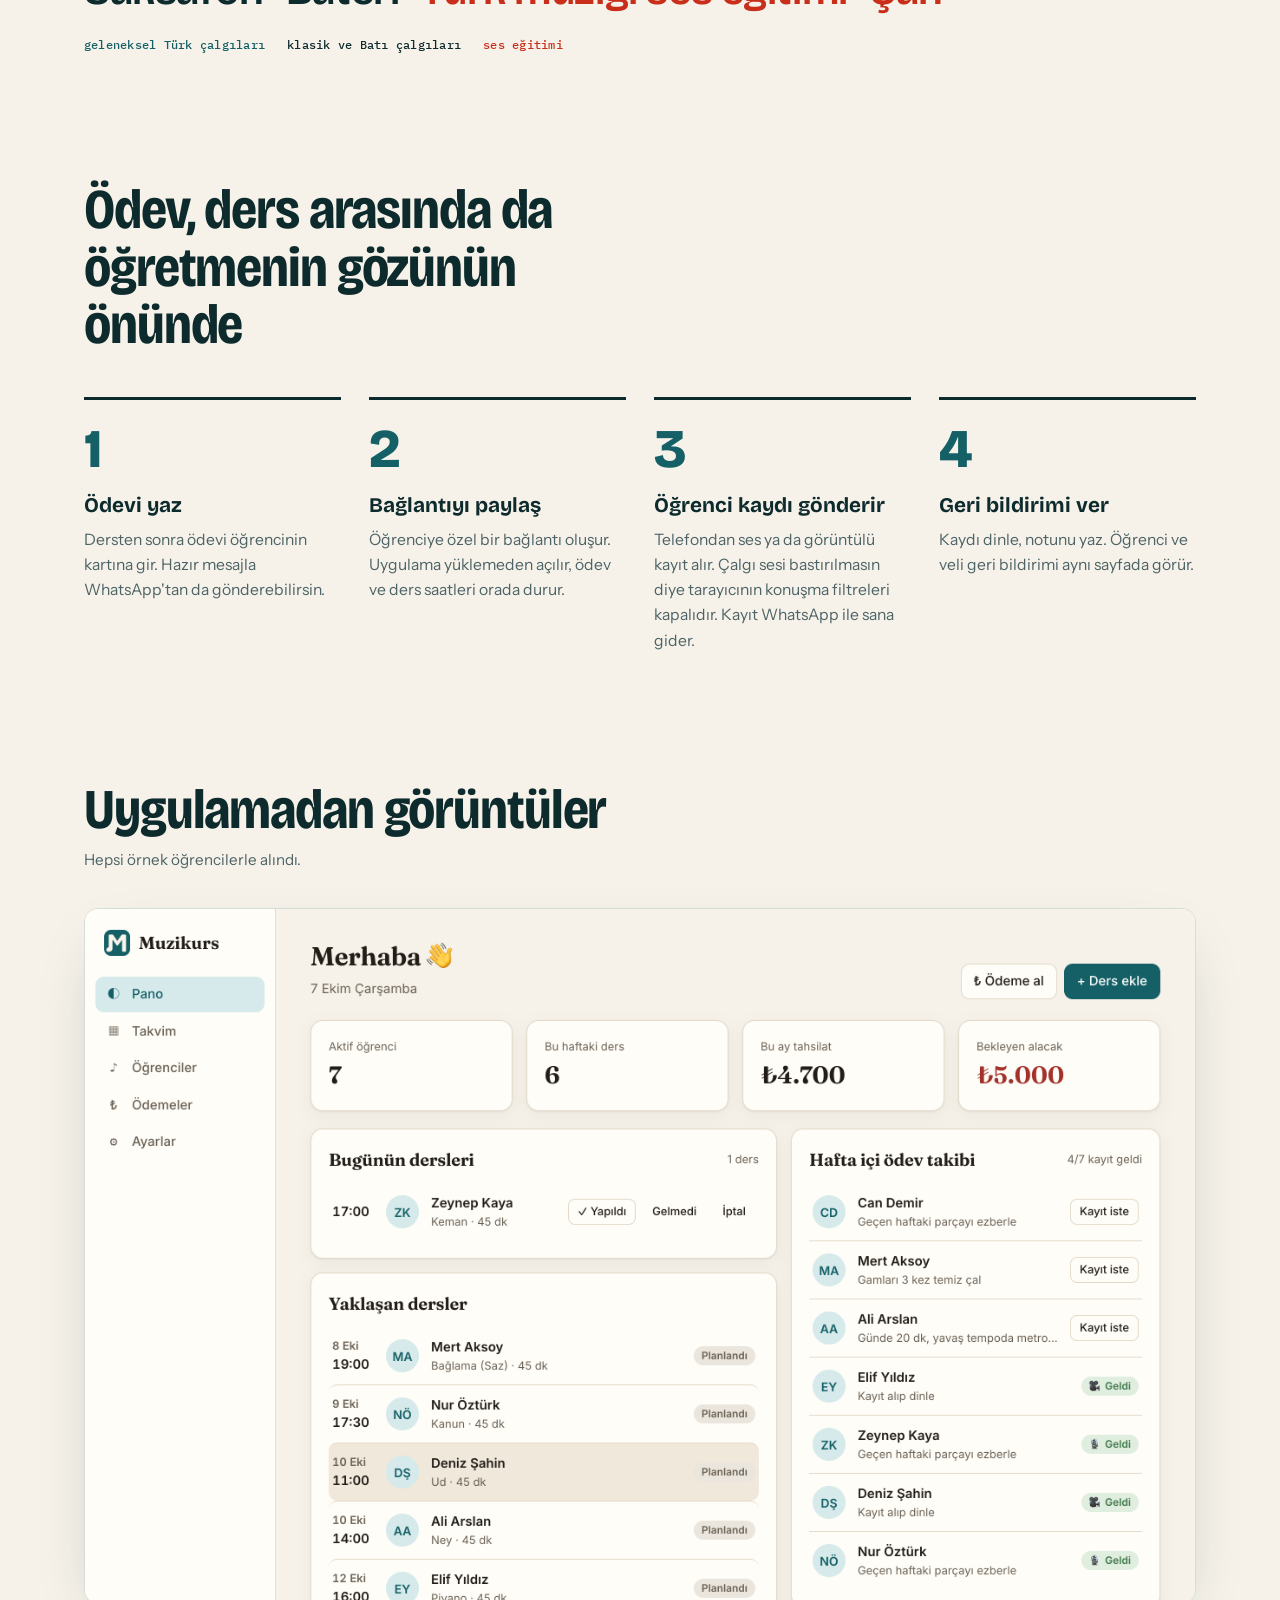
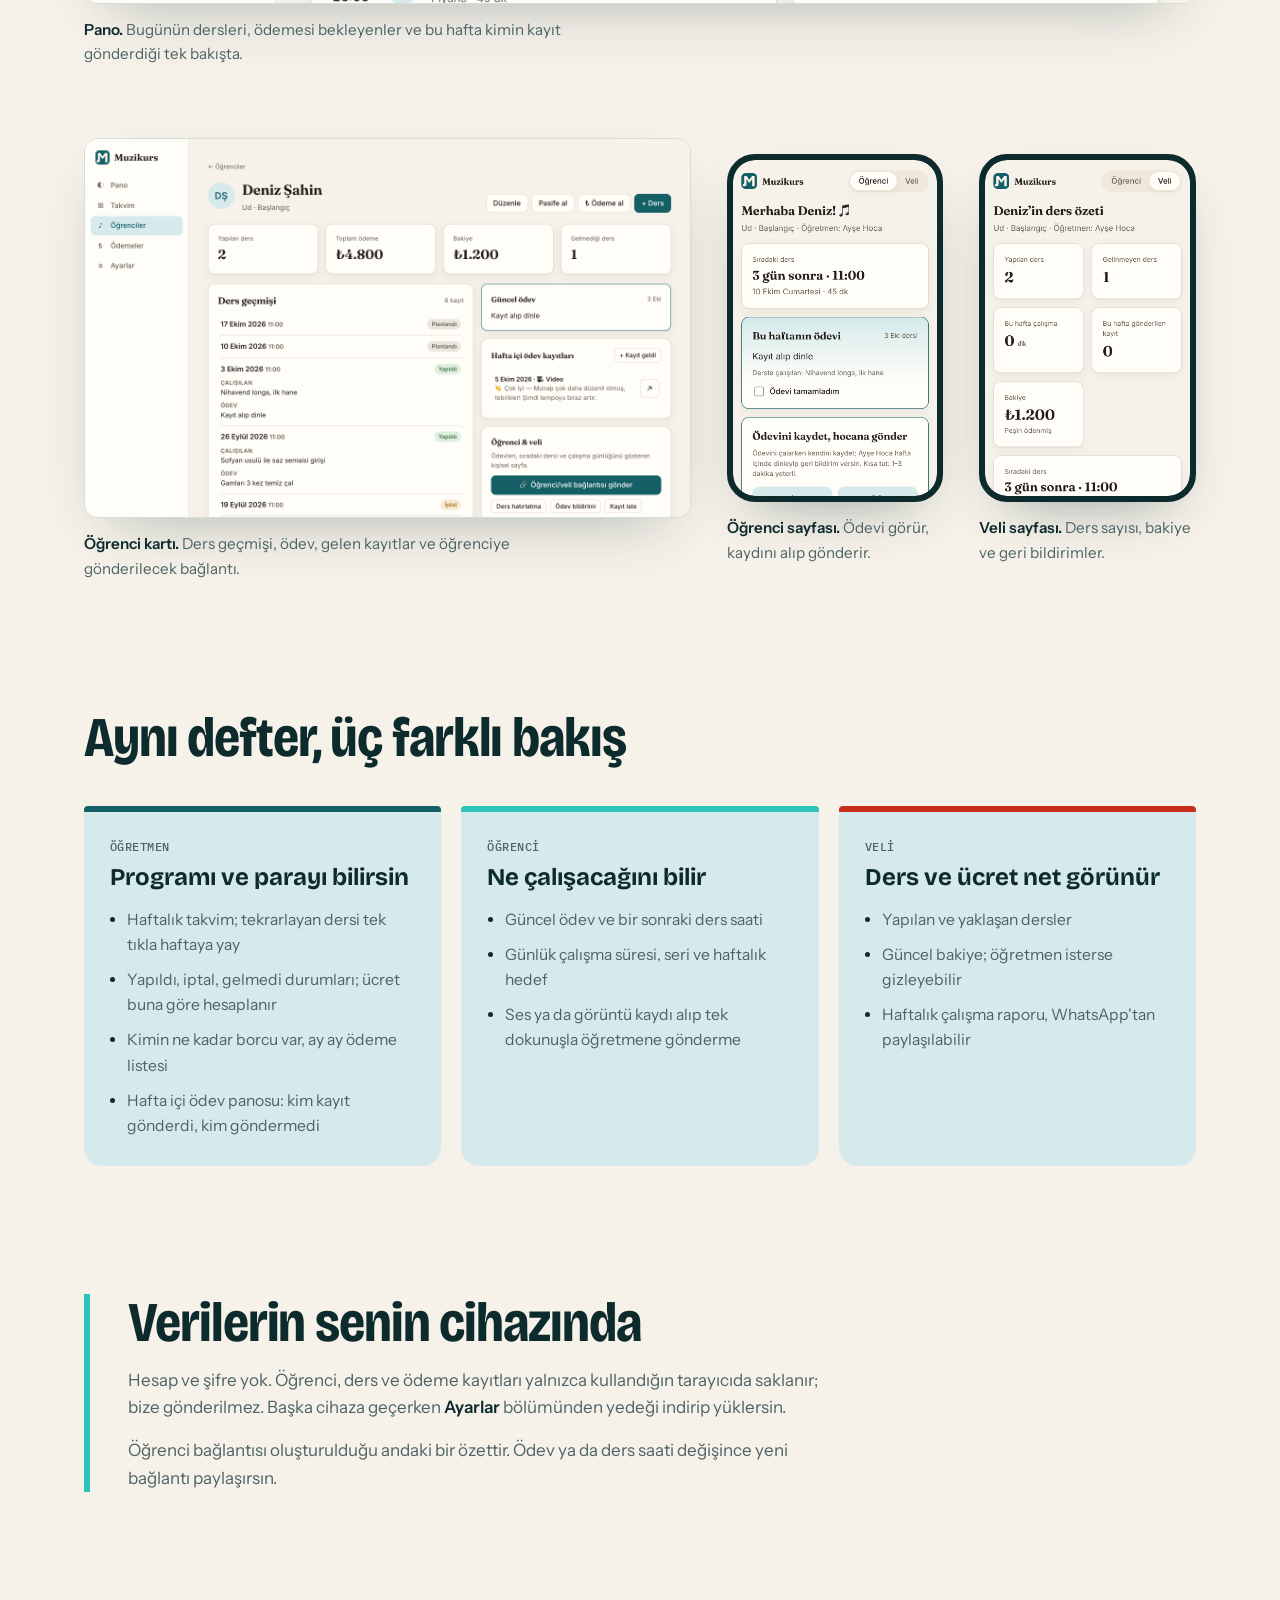
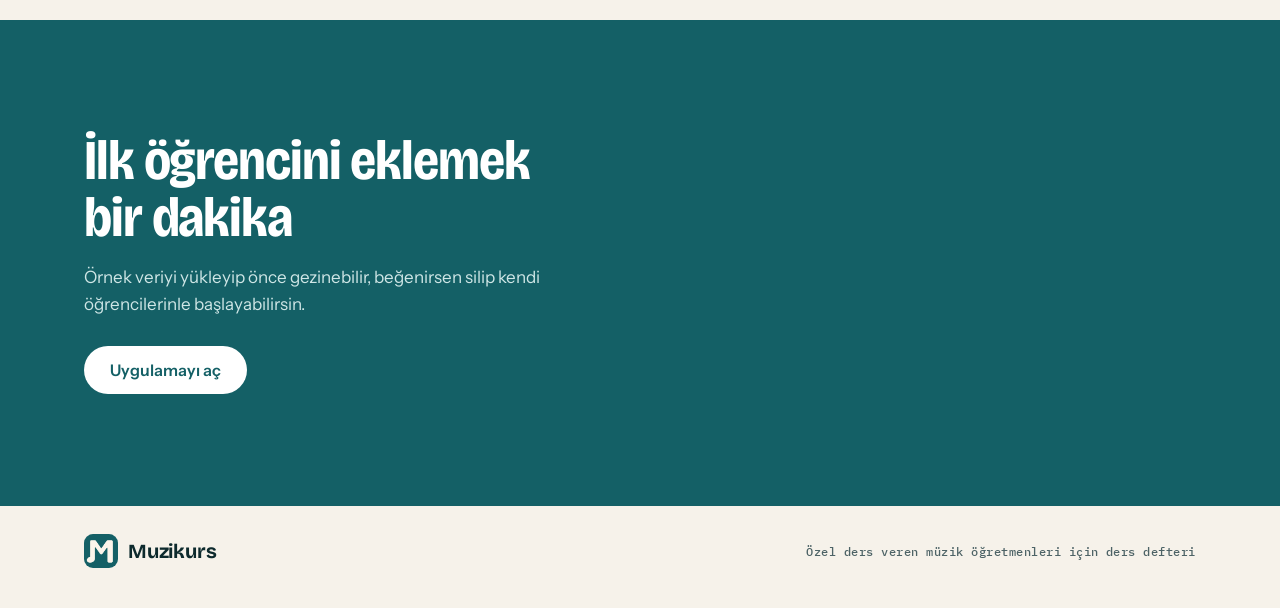
==== commit 3c145675: "Hero'yu fotoğraf arka planlı tam genişlik bant olarak yeniden tasarla Menü ve başlık fotoğrafın üstü" ====
--- a/index.html
+++ b/index.html
@@ -16,36 +16,38 @@
   <link rel="stylesheet" href="landing/landing.css" />
 </head>
 <body>
-  <header class="top">
-    <a class="logo" href="./" aria-label="Muzikurs ana sayfa"><img class="logo-mark" src="/icon-512.png" width="34" height="34" alt="" />Muzikurs</a>
-    <nav class="top-nav" aria-label="Sayfa bölümleri">
-      <a href="#nasil">Nasıl çalışır</a>
-      <a href="#kim-ne-gorur">Kim ne görür</a>
-      <a href="#sinirlar">Veriler</a>
-    </nav>
-    <a class="btn btn-small" href="app/">Uygulamayı aç</a>
-  </header>
-
   <main>
-    <!-- Hero: haftanın portesi -->
+    <!-- Hero: fotoğraf arka plan, üstünde menü ve başlık -->
+    <section class="hero-band">
+      <img class="hero-bg" src="landing/img/ogretmen.jpg" width="1672" height="941" fetchpriority="high" alt="Evinde tablete bakan müzik öğretmeni; arkasında gitar, mikrofon ve piyano var, havada ders, ödev ve ödeme kartları süzülüyor" />
+      <div class="hero-shade" aria-hidden="true"></div>
+      <header class="top">
+        <a class="logo" href="./" aria-label="Muzikurs ana sayfa"><img class="logo-mark" src="/icon-512.png" width="34" height="34" alt="" />Muzikurs</a>
+        <nav class="top-nav" aria-label="Sayfa bölümleri">
+          <a href="#nasil">Nasıl çalışır</a>
+          <a href="#kim-ne-gorur">Kim ne görür</a>
+          <a href="#sinirlar">Veriler</a>
+        </nav>
+        <a class="btn btn-small" href="app/">Uygulamayı aç</a>
+      </header>
+      <div class="hero-inner">
+        <div class="hero-copy">
+          <p class="eyebrow">Özel ders veren müzik öğretmenleri için</p>
+          <h1>Ders bir saat sürer. <em>Çalışma bütün hafta.</em></h1>
+          <div class="hero-side">
+          <p class="lead">Programı, ödemeleri ve ödevi tek defterde tut. Öğrenci çalıştığını kayıtla gösterir, veli tek bir bağlantıdan bakiyeyi ve ödevi görür.</p>
+          <div class="cta-row">
+            <a class="btn btn-primary" href="app/">Hesap açmadan dene</a>
+            <a class="btn btn-ghost" href="#nasil">Nasıl çalışır</a>
+          </div>
+          <p class="fine">Kayıt yok, kurulum yok. Telefonda ve bilgisayarda tarayıcıdan açılır.</p>
+          </div>
+        </div>
+      </div>
+    </section>
+
+    <!-- Haftanın portesi -->
     <section class="hero">
-      <div class="hero-copy">
-        <p class="eyebrow">Özel ders veren müzik öğretmenleri için</p>
-        <h1>Ders bir saat sürer. <em>Çalışma bütün hafta.</em></h1>
-        <div class="hero-side">
-        <p class="lead">Programı, ödemeleri ve ödevi tek defterde tut. Öğrenci çalıştığını kayıtla gösterir, veli tek bir bağlantıdan bakiyeyi ve ödevi görür.</p>
-        <div class="cta-row">
-          <a class="btn btn-primary" href="app/">Hesap açmadan dene</a>
-          <a class="btn btn-ghost" href="#nasil">Nasıl çalışır</a>
-        </div>
-        <p class="fine">Kayıt yok, kurulum yok. Telefonda ve bilgisayarda tarayıcıdan açılır.</p>
-        </div>
-      </div>
-
-      <figure class="hero-photo">
-        <img src="landing/img/ogretmen.jpg" width="1672" height="941" fetchpriority="high" alt="Evinde tablete bakan müzik öğretmeni; arkasında gitar, mikrofon ve piyano var, havada ders, ödev ve ödeme kartları süzülüyor" />
-      </figure>
-
       <figure class="week" aria-label="Bir haftanın akışı: pazartesi ders, çarşamba öğrenci kaydı, perşembe geri bildirim, cuma ikinci kayıt, cumartesi ödeme">
         <ol class="staff">
           <li class="ev ev-lesson" data-day="Pzt" style="--day:1; --step:0; --lift:3">
--- a/landing/landing.css
+++ b/landing/landing.css
@@ -73,25 +73,45 @@
 .cta-row { display: flex; flex-wrap: wrap; gap: 12px; }
 
 /* ---------- Hero ---------- */
-.hero { max-width: var(--max); margin: 0 auto; padding: clamp(28px, 6vw, 72px) var(--gutter) 0; }
+.hero { max-width: var(--max); margin: 0 auto; padding: clamp(40px, 7vw, 88px) var(--gutter) 0; }
 .hero-copy { display: grid; grid-template-columns: minmax(0, 1.5fr) minmax(0, 1fr); gap: clamp(24px, 5vw, 72px); align-items: end; }
 .eyebrow { grid-column: 1 / -1; font: 500 0.85rem/1 var(--mono); letter-spacing: 0.06em; text-transform: uppercase; color: var(--brand); }
-.hero h1 {
+.hero-band h1 {
   font: 800 clamp(2.75rem, 7.4vw, 6.4rem)/0.94 var(--display);
   font-stretch: 78%; letter-spacing: -0.025em;
 }
-.hero h1 em { font-style: normal; color: var(--brand); }
+.hero-band h1 em { font-style: normal; color: #8ee9e0; }
 .lead { font-size: 1.2rem; color: var(--muted); max-width: 34ch; }
 .hero-copy .cta-row { margin-top: 22px; }
 .fine { margin-top: 14px; font-size: 0.9rem; color: var(--muted); }
 .hero-side { align-self: end; }
 
-.hero-photo { margin: clamp(32px, 5vw, 56px) 0 0; border-radius: 20px; overflow: hidden; box-shadow: 0 30px 70px -36px rgba(13, 42, 45, 0.5); }
-.hero-photo img { display: block; width: 100%; height: auto; aspect-ratio: 16 / 7; object-fit: cover; object-position: 60% 38%; }
-@media (max-width: 820px) { .hero-photo img { aspect-ratio: 4 / 3; object-position: 62% 40%; } }
+
+/* Hero: fotoğraf arka planda, menü ve başlık üstünde */
+.hero-band { position: relative; isolation: isolate; display: flex; flex-direction: column; min-height: clamp(560px, 88vh, 800px); color: #fff; }
+.hero-bg { position: absolute; inset: 0; z-index: -2; width: 100%; height: 100%; object-fit: cover; object-position: 70% 35%; }
+.hero-shade {
+  position: absolute; inset: 0; z-index: -1;
+  background:
+    linear-gradient(90deg, rgba(8, 34, 37, 0.9) 0%, rgba(8, 34, 37, 0.74) 40%, rgba(8, 34, 37, 0.14) 72%, rgba(8, 34, 37, 0) 100%),
+    linear-gradient(0deg, rgba(8, 34, 37, 0.5), rgba(8, 34, 37, 0) 38%);
+}
+.hero-band .top { width: 100%; }
+.hero-band .top-nav a { color: rgba(255, 255, 255, 0.82); }
+.hero-band .top-nav a:hover { color: #fff; }
+.hero-band .btn-small { background: #fff; color: #0d2a2d; }
+.hero-inner { flex: 1; display: flex; align-items: center; width: 100%; max-width: var(--max); margin: 0 auto; padding: clamp(32px, 6vw, 72px) var(--gutter) clamp(56px, 8vw, 96px); }
+.hero-band .hero-copy { grid-template-columns: minmax(0, 700px); gap: 20px; }
+.hero-band .eyebrow { color: #8ee9e0; }
+.hero-band .hero-side { align-self: start; }
+.hero-band .lead { color: rgba(255, 255, 255, 0.9); max-width: 40ch; }
+.hero-band .fine { color: rgba(255, 255, 255, 0.78); }
+.hero-band .btn-primary { background: #2cc4b6; color: #062123; }
+.hero-band .btn-ghost { border-color: rgba(255, 255, 255, 0.55); color: #fff; }
+.hero-band .btn-ghost:hover { border-color: #fff; }
 
 /* Haftanın portesi: imza öğe */
-.week { position: relative; margin: clamp(40px, 7vw, 88px) 0 0; }
+.week { position: relative; margin: 0; }
 .staff {
   --zone: 240px;
   list-style: none; margin: 0; padding: 0;
@@ -210,6 +230,11 @@
 }
 @media (max-width: 820px) {
   .top-nav { display: none; }
+  .hero-band { min-height: 0; }
+  /* Telefonda kadın üstte görünsün, metin altta koyu zemine otursun */
+  .hero-bg { object-position: 60% 20%; }
+  .hero-shade { background: linear-gradient(0deg, rgba(8, 34, 37, 0.94) 0%, rgba(8, 34, 37, 0.84) 52%, rgba(8, 34, 37, 0) 82%), linear-gradient(180deg, rgba(8, 34, 37, 0.55) 0%, rgba(8, 34, 37, 0) 16%); }
+  .hero-inner { align-items: flex-end; padding-top: 280px; padding-bottom: 40px; }
   .top .btn { margin-left: auto; }
   /* Porte dikey bir zaman çizelgesine dönüşür */
   .staff { display: block; background: none; border-left: 2px solid var(--line); margin-left: 12px; }
